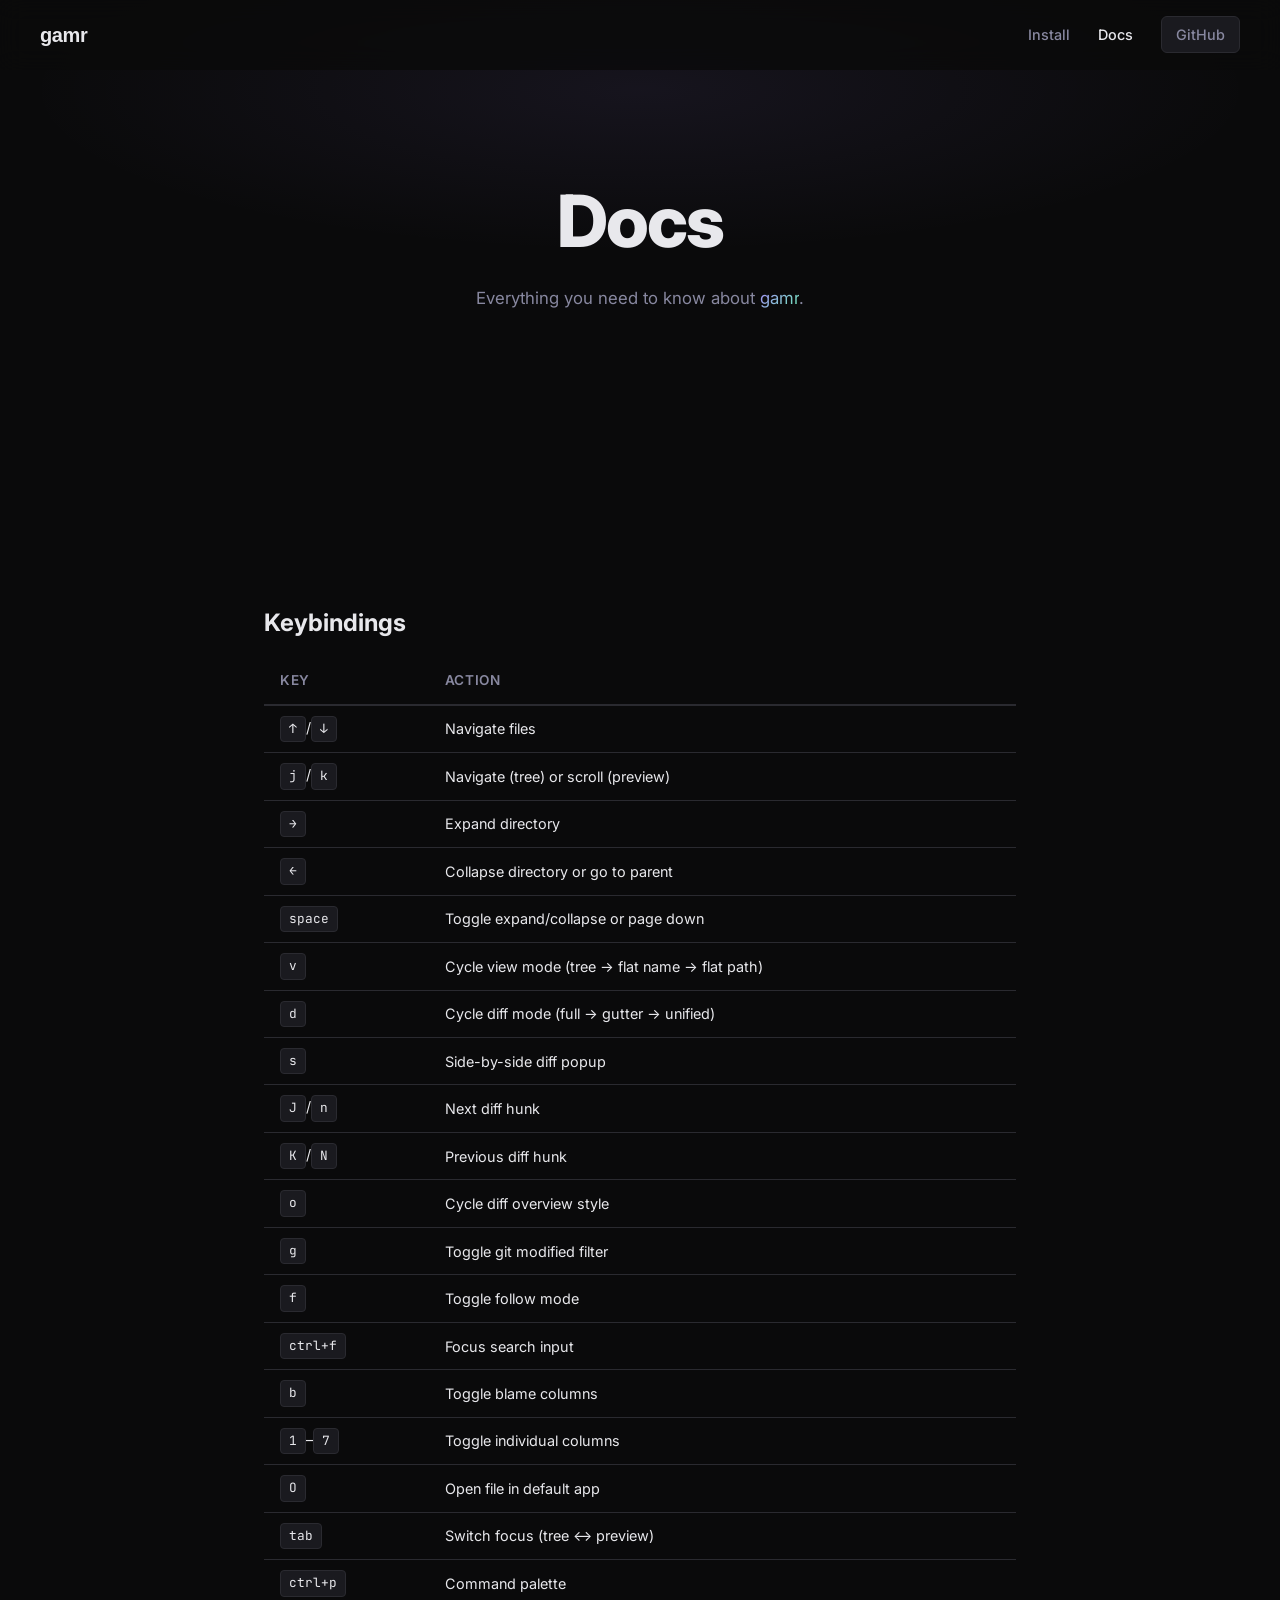
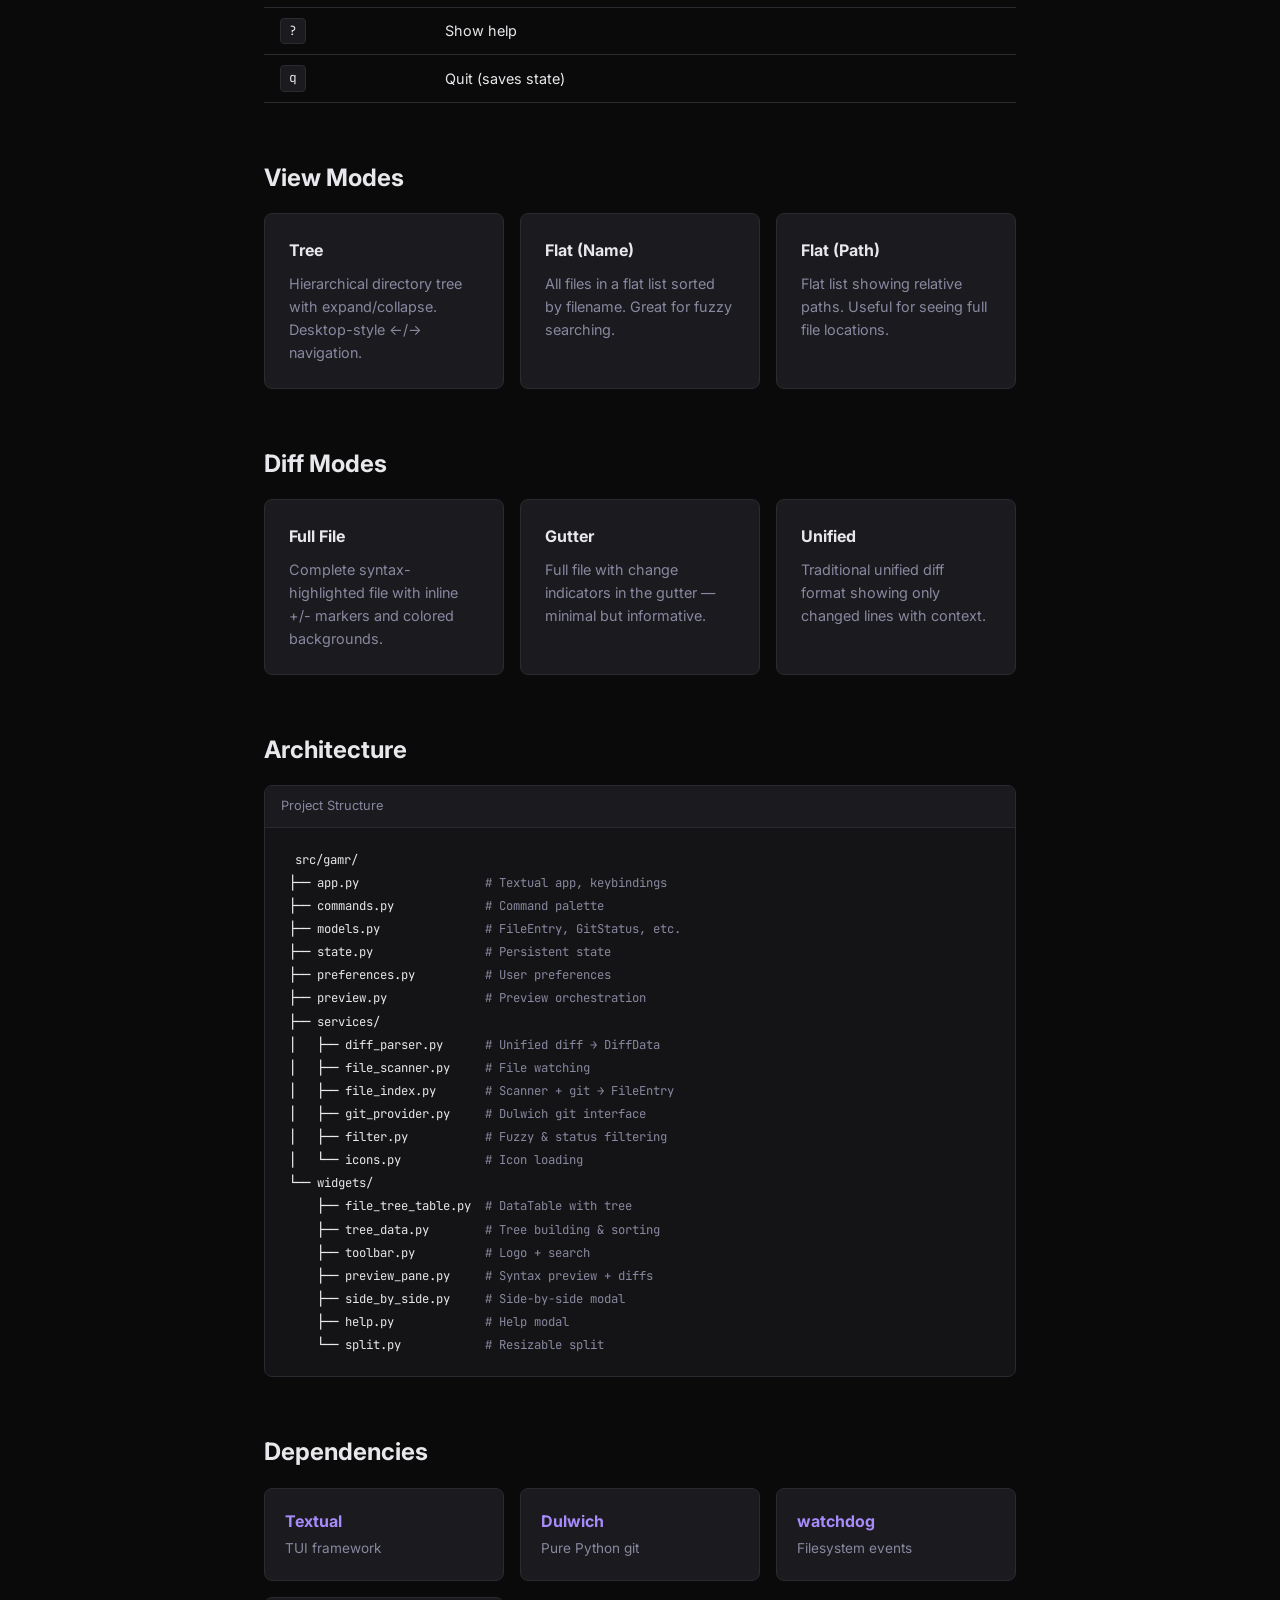
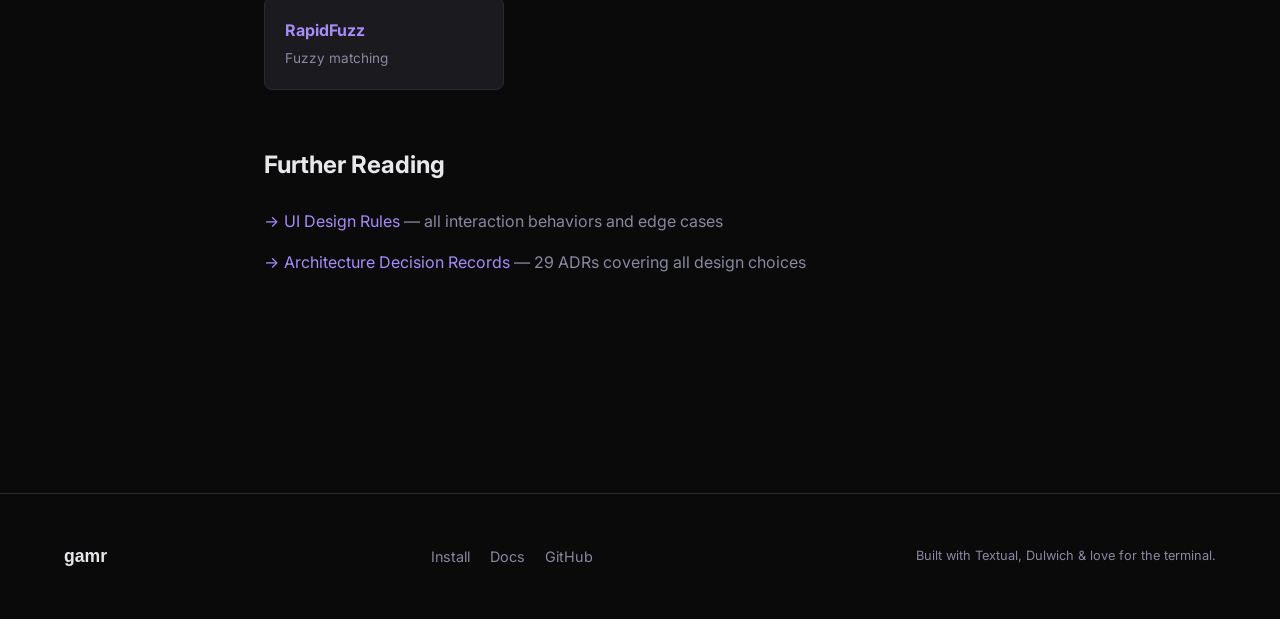
==== website/docs.html @ fc8c791a "Add static marketing website" ====
<!DOCTYPE html>
<html lang="en">
<head>
  <meta charset="UTF-8">
  <meta name="viewport" content="width=device-width, initial-scale=1.0">
  <title>Docs — gamr</title>
  <meta name="description" content="Documentation for gamr — keybindings, architecture, and configuration.">
  <link rel="stylesheet" href="style.css">
  <link rel="preconnect" href="https://fonts.googleapis.com">
  <link rel="preconnect" href="https://fonts.gstatic.com" crossorigin>
  <link href="https://fonts.googleapis.com/css2?family=Bricolage+Grotesque:wght@700;800&family=Chakra+Petch:wght@700&family=Inter:wght@400;500;600;700;800;900&family=JetBrains+Mono:wght@400;500&display=swap" rel="stylesheet">
</head>
<body>
  <nav class="nav">
    <div class="nav-inner">
      <a href="/" class="nav-logo">gamr</a>
      <div class="nav-links">
        <a href="/install.html">Install</a>
        <a href="/docs.html" class="active">Docs</a>
        <a href="https://github.com/edouard/gamr" class="nav-github">GitHub</a>
      </div>
    </div>
  </nav>

  <section class="hero hero-small">
    <div class="hero-content">
      <h1 class="reveal">Docs</h1>
      <p class="hero-sub reveal">Everything you need to know about <span class="gradient-text">gamr</span>.</p>
    </div>
  </section>

  <section class="section">
    <div class="container container-narrow">

      <div class="docs-block reveal">
        <h2>Keybindings</h2>
        <div class="keybindings-table">
          <table>
            <thead>
              <tr><th>Key</th><th>Action</th></tr>
            </thead>
            <tbody>
              <tr><td><kbd>↑</kbd>/<kbd>↓</kbd></td><td>Navigate files</td></tr>
              <tr><td><kbd>j</kbd>/<kbd>k</kbd></td><td>Navigate (tree) or scroll (preview)</td></tr>
              <tr><td><kbd>→</kbd></td><td>Expand directory</td></tr>
              <tr><td><kbd>←</kbd></td><td>Collapse directory or go to parent</td></tr>
              <tr><td><kbd>space</kbd></td><td>Toggle expand/collapse or page down</td></tr>
              <tr><td><kbd>v</kbd></td><td>Cycle view mode (tree → flat name → flat path)</td></tr>
              <tr><td><kbd>d</kbd></td><td>Cycle diff mode (full → gutter → unified)</td></tr>
              <tr><td><kbd>s</kbd></td><td>Side-by-side diff popup</td></tr>
              <tr><td><kbd>J</kbd>/<kbd>n</kbd></td><td>Next diff hunk</td></tr>
              <tr><td><kbd>K</kbd>/<kbd>N</kbd></td><td>Previous diff hunk</td></tr>
              <tr><td><kbd>o</kbd></td><td>Cycle diff overview style</td></tr>
              <tr><td><kbd>g</kbd></td><td>Toggle git modified filter</td></tr>
              <tr><td><kbd>f</kbd></td><td>Toggle follow mode</td></tr>
              <tr><td><kbd>ctrl+f</kbd></td><td>Focus search input</td></tr>
              <tr><td><kbd>b</kbd></td><td>Toggle blame columns</td></tr>
              <tr><td><kbd>1</kbd>–<kbd>7</kbd></td><td>Toggle individual columns</td></tr>
              <tr><td><kbd>O</kbd></td><td>Open file in default app</td></tr>
              <tr><td><kbd>tab</kbd></td><td>Switch focus (tree ↔ preview)</td></tr>
              <tr><td><kbd>ctrl+p</kbd></td><td>Command palette</td></tr>
              <tr><td><kbd>?</kbd></td><td>Show help</td></tr>
              <tr><td><kbd>q</kbd></td><td>Quit (saves state)</td></tr>
            </tbody>
          </table>
        </div>
      </div>

      <div class="docs-block reveal">
        <h2>View Modes</h2>
        <div class="docs-cards">
          <div class="docs-card">
            <h4>Tree</h4>
            <p>Hierarchical directory tree with expand/collapse. Desktop-style ←/→ navigation.</p>
          </div>
          <div class="docs-card">
            <h4>Flat (Name)</h4>
            <p>All files in a flat list sorted by filename. Great for fuzzy searching.</p>
          </div>
          <div class="docs-card">
            <h4>Flat (Path)</h4>
            <p>Flat list showing relative paths. Useful for seeing full file locations.</p>
          </div>
        </div>
      </div>

      <div class="docs-block reveal">
        <h2>Diff Modes</h2>
        <div class="docs-cards">
          <div class="docs-card">
            <h4>Full File</h4>
            <p>Complete syntax-highlighted file with inline +/- markers and colored backgrounds.</p>
          </div>
          <div class="docs-card">
            <h4>Gutter</h4>
            <p>Full file with change indicators in the gutter — minimal but informative.</p>
          </div>
          <div class="docs-card">
            <h4>Unified</h4>
            <p>Traditional unified diff format showing only changed lines with context.</p>
          </div>
        </div>
      </div>

      <div class="docs-block reveal">
        <h2>Architecture</h2>
        <div class="code-block">
          <div class="code-header"><span>Project Structure</span></div>
          <pre><code>src/gamr/
├── app.py                  <span class="dim"># Textual app, keybindings</span>
├── commands.py             <span class="dim"># Command palette</span>
├── models.py               <span class="dim"># FileEntry, GitStatus, etc.</span>
├── state.py                <span class="dim"># Persistent state</span>
├── preferences.py          <span class="dim"># User preferences</span>
├── preview.py              <span class="dim"># Preview orchestration</span>
├── services/
│   ├── diff_parser.py      <span class="dim"># Unified diff → DiffData</span>
│   ├── file_scanner.py     <span class="dim"># File watching</span>
│   ├── file_index.py       <span class="dim"># Scanner + git → FileEntry</span>
│   ├── git_provider.py     <span class="dim"># Dulwich git interface</span>
│   ├── filter.py           <span class="dim"># Fuzzy & status filtering</span>
│   └── icons.py            <span class="dim"># Icon loading</span>
└── widgets/
    ├── file_tree_table.py  <span class="dim"># DataTable with tree</span>
    ├── tree_data.py        <span class="dim"># Tree building & sorting</span>
    ├── toolbar.py          <span class="dim"># Logo + search</span>
    ├── preview_pane.py     <span class="dim"># Syntax preview + diffs</span>
    ├── side_by_side.py     <span class="dim"># Side-by-side modal</span>
    ├── help.py             <span class="dim"># Help modal</span>
    └── split.py            <span class="dim"># Resizable split</span></code></pre>
        </div>
      </div>

      <div class="docs-block reveal">
        <h2>Dependencies</h2>
        <div class="deps-grid">
          <div class="dep">
            <h4><a href="https://textual.textualize.io/">Textual</a></h4>
            <p>TUI framework</p>
          </div>
          <div class="dep">
            <h4><a href="https://dulwich.io/">Dulwich</a></h4>
            <p>Pure Python git</p>
          </div>
          <div class="dep">
            <h4><a href="https://github.com/gorakhargosh/watchdog">watchdog</a></h4>
            <p>Filesystem events</p>
          </div>
          <div class="dep">
            <h4><a href="https://github.com/rapidfuzz/RapidFuzz">RapidFuzz</a></h4>
            <p>Fuzzy matching</p>
          </div>
        </div>
      </div>

      <div class="docs-block reveal">
        <h2>Further Reading</h2>
        <ul class="install-list">
          <li><a href="https://github.com/edouard/gamr/blob/main/docs/UI_DESIGN.md">UI Design Rules</a> — all interaction behaviors and edge cases</li>
          <li><a href="https://github.com/edouard/gamr/blob/main/docs/adrs/README.md">Architecture Decision Records</a> — 29 ADRs covering all design choices</li>
        </ul>
      </div>
    </div>
  </section>

  <footer class="footer">
    <div class="container">
      <div class="footer-inner">
        <div class="footer-brand">gamr</div>
        <div class="footer-links">
          <a href="/install.html">Install</a>
          <a href="/docs.html">Docs</a>
          <a href="https://github.com/edouard/gamr">GitHub</a>
        </div>
        <div class="footer-copy">Built with Textual, Dulwich & love for the terminal.</div>
      </div>
    </div>
  </footer>

  <script src="main.js"></script>
</body>
</html>
---- website/style.css ----
/* === Reset & Base === */
*, *::before, *::after { box-sizing: border-box; margin: 0; padding: 0; }

:root {
  --bg: #0a0a0b;
  --bg-raised: #141416;
  --bg-card: #1a1a1f;
  --border: #2a2a30;
  --text: #e8e8ec;
  --text-dim: #8888a0;
  --accent: #a78bfa;
  --accent-2: #6ee7b7;
  --gradient: linear-gradient(135deg, #a78bfa 0%, #6ee7b7 100%);
  --gradient-subtle: linear-gradient(135deg, rgba(167,139,250,0.15) 0%, rgba(110,231,183,0.08) 100%);
  --font: 'Inter', -apple-system, sans-serif;
  --font-display: 'Bricolage Grotesque', sans-serif;
  --font-logo: 'Audiowide', sans-serif;
  --mono: 'JetBrains Mono', monospace;
  --radius: 12px;
  --radius-sm: 8px;
  --max-w: 1200px;
  --section-pad: clamp(80px, 12vw, 160px);
}

html { scroll-behavior: smooth; }

body {
  font-family: var(--font);
  background: var(--bg);
  color: var(--text);
  line-height: 1.6;
  -webkit-font-smoothing: antialiased;
  overflow-x: hidden;
}

a { color: var(--accent); text-decoration: none; transition: opacity 0.2s; }
a:hover { opacity: 0.8; }
code { font-family: var(--mono); font-size: 0.9em; background: var(--bg-raised); padding: 2px 6px; border-radius: 4px; }

.container { max-width: var(--max-w); margin: 0 auto; padding: 0 24px; }
.container-narrow { max-width: 800px; margin: 0 auto; padding: 0 24px; }

/* === Nav === */
.nav {
  position: fixed;
  top: 0; left: 0; right: 0;
  z-index: 100;
  padding: 16px 24px;
  backdrop-filter: blur(12px);
  background: rgba(10,10,11,0.8);
  border-bottom: 1px solid var(--border);
}
.nav-inner {
  max-width: var(--max-w);
  margin: 0 auto;
  display: flex;
  align-items: center;
  justify-content: space-between;
}
.nav-logo {
  font-family: var(--font-logo);
  font-size: 1.25rem;
  font-weight: 700;
  color: var(--text);
  letter-spacing: -0.02em;
}
.nav-links { display: flex; gap: 28px; align-items: center; }
.nav-links a { color: var(--text-dim); font-size: 0.9rem; font-weight: 500; transition: color 0.2s; }
.nav-links a:hover, .nav-links a.active { color: var(--text); opacity: 1; }
.nav-github { background: var(--bg-card); padding: 6px 14px; border-radius: 6px; border: 1px solid var(--border); }

/* === Hero === */
.hero {
  min-height: 100vh;
  display: flex;
  align-items: center;
  justify-content: center;
  text-align: center;
  padding: 120px 24px 80px;
  position: relative;
}
.hero::before {
  content: '';
  position: absolute;
  inset: 0;
  background: radial-gradient(ellipse 80% 60% at 50% 20%, rgba(167,139,250,0.08) 0%, transparent 60%);
  pointer-events: none;
}
.hero-small { min-height: 50vh; padding: 140px 24px 60px; }
.hero-content { position: relative; max-width: 800px; }
.hero-badge {
  display: inline-block;
  font-size: 0.8rem;
  font-weight: 600;
  text-transform: uppercase;
  letter-spacing: 0.1em;
  color: var(--accent);
  background: rgba(167,139,250,0.1);
  border: 1px solid rgba(167,139,250,0.3);
  padding: 6px 14px;
  border-radius: 20px;
  margin-bottom: 24px;
}
.hero h1 {
  font-size: clamp(2.5rem, 6vw, 4.5rem);
  font-weight: 800;
  line-height: 1.1;
  letter-spacing: -0.03em;
  margin-bottom: 24px;
}
.hero h1.hero-logo {
  font-family: var(--font-logo);
  font-size: clamp(5.6rem, 20vw, 14rem);
  font-weight: 700;
  line-height: 1;
  letter-spacing: 0.02em;
  margin-bottom: 16px;
  text-align: center;
}
.hero-acronym {
  font-size: 0.85rem;
  color: var(--text-dim);
  opacity: 0.6;
  letter-spacing: 0.08em;
  text-transform: uppercase;
  margin-bottom: 20px;
}
.hero-headline {
  font-family: var(--font-display);
  font-size: clamp(2.2rem, 5vw, 3.8rem);
  font-weight: 800;
  line-height: 1.3;
  margin-bottom: 24px;
  color: var(--text);
}
.gradient-text {
  background: var(--gradient);
  -webkit-background-clip: text;
  -webkit-text-fill-color: transparent;
  background-clip: text;
}
.hero-sub {
  font-size: clamp(0.9rem, 1.5vw, 1.05rem);
  color: var(--text-dim);
  max-width: 600px;
  margin: 0 auto 36px;
  line-height: 1.7;
}
.hero-actions { display: flex; gap: 16px; justify-content: center; flex-wrap: wrap; }
.hero-install {
  margin-top: 40px;
  display: inline-flex;
  align-items: center;
  background: var(--bg-raised);
  border: 1px solid var(--border);
  border-radius: var(--radius-sm);
  overflow: hidden;
}
.hero-install code { font-family: var(--mono); font-size: 0.9rem; color: var(--text); background: none; padding: 12px 20px; }
.hero-install-label { font-size: 0.85rem; color: var(--text-dim); padding: 12px 20px; background: rgba(255,255,255,0.03); }
.hero-install-divider { width: 1px; align-self: stretch; background: var(--border); }
.hero-install-copy {
  background: rgba(255,255,255,0.03);
  border: none;
  color: var(--text-dim);
  cursor: pointer;
  padding: 12px 20px;
  font-size: 0.85rem;
  transition: color 0.2s;
}
.hero-install-copy:hover { color: var(--accent); }

/* === Buttons === */
.btn {
  display: inline-block;
  padding: 14px 28px;
  border-radius: var(--radius-sm);
  font-size: 0.95rem;
  font-weight: 600;
  transition: transform 0.2s, box-shadow 0.2s;
}
.btn:hover { transform: translateY(-2px); opacity: 1; }
.btn-primary {
  background: var(--gradient);
  color: #0a0a0b;
  box-shadow: 0 4px 24px rgba(167,139,250,0.3);
}
.btn-primary:hover { box-shadow: 0 8px 32px rgba(167,139,250,0.4); }
.btn-secondary {
  background: var(--bg-card);
  color: var(--text);
  border: 1px solid var(--border);
}

/* === Sections === */
.section { padding: var(--section-pad) 24px; }
.section-title {
  font-family: var(--font-display);
  font-size: clamp(2rem, 4vw, 3rem);
  font-weight: 800;
  letter-spacing: -0.02em;
  text-align: center;
  margin-bottom: 60px;
  line-height: 1.2;
}

/* === Section backgrounds === */
.demo-section { background: #0d0d14; padding-top: var(--section-pad); }
.features-section { background: #0f1a1a; }
.how-section { background: #160f1a; }
.stats-section { background: #0f1612; }
.cta-section { background: #1a0f14; }
.demo-window {
  background: var(--bg-raised);
  border: 1px solid var(--border);
  border-radius: var(--radius);
  overflow: hidden;
  max-width: 900px;
  margin: 0 auto;
  box-shadow: 0 24px 80px rgba(0,0,0,0.5);
}
.demo-titlebar {
  display: flex;
  align-items: center;
  gap: 8px;
  padding: 12px 16px;
  background: var(--bg-card);
  border-bottom: 1px solid var(--border);
}
.demo-dot { width: 12px; height: 12px; border-radius: 50%; }
.demo-dot.red { background: #ff5f57; }
.demo-dot.yellow { background: #febc2e; }
.demo-dot.green { background: #28c840; }
.demo-title { margin-left: 12px; font-size: 0.8rem; color: var(--text-dim); font-family: var(--mono); }
.demo-body { padding: 20px 24px; overflow-x: auto; }
.demo-code {
  font-family: var(--mono);
  font-size: 0.85rem;
  line-height: 1.8;
  color: var(--text);
}
.dim { color: var(--text-dim); }
.file-m { color: #fbbf24; }
.file-a { color: #34d399; }
.file-d { color: #f87171; }
.diff-add { color: #34d399; }
.diff-del { color: #f87171; }

/* === Features Grid === */
.features-grid {
  display: grid;
  grid-template-columns: repeat(auto-fit, minmax(320px, 1fr));
  gap: 24px;
}
.feature-card {
  background: var(--bg-card);
  border: 1px solid var(--border);
  border-radius: var(--radius);
  padding: 36px 28px;
  transition: border-color 0.3s, transform 0.3s;
}
.feature-card:hover { border-color: var(--accent); transform: translateY(-4px); }
.feature-icon { font-size: 1.5rem; margin-bottom: 16px; }
.feature-card h3 { font-size: 1.15rem; font-weight: 700; margin-bottom: 10px; }
.feature-card p { color: var(--text-dim); font-size: 0.95rem; line-height: 1.6; }

/* === How it Works === */
.how-steps { max-width: 700px; margin: 0 auto; }
.how-step {
  display: flex;
  gap: 28px;
  padding: 40px 0;
  border-bottom: 1px solid var(--border);
}
.how-step:last-child { border-bottom: none; }
.how-number {
  font-size: 2.5rem;
  font-weight: 900;
  background: var(--gradient);
  -webkit-background-clip: text;
  -webkit-text-fill-color: transparent;
  background-clip: text;
  flex-shrink: 0;
  line-height: 1;
}
.how-content h3 { font-size: 1.2rem; font-weight: 700; margin-bottom: 8px; }
.how-content p { color: var(--text-dim); line-height: 1.6; }

/* === Stats === */
.stats-grid {
  display: grid;
  grid-template-columns: repeat(auto-fit, minmax(150px, 1fr));
  gap: 24px;
  text-align: center;
  padding: 48px;
  background: var(--bg-raised);
  border: 1px solid var(--border);
  border-radius: var(--radius);
}
.stat-value {
  font-size: 3rem;
  font-weight: 900;
  background: var(--gradient);
  -webkit-background-clip: text;
  -webkit-text-fill-color: transparent;
  background-clip: text;
}
.stat-label { color: var(--text-dim); font-size: 0.9rem; margin-top: 4px; }

/* === CTA === */
.cta-section { text-align: center; }
.cta-content h2 { font-size: clamp(1.8rem, 3.5vw, 2.5rem); font-weight: 800; margin-bottom: 16px; }
.cta-content p { color: var(--text-dim); font-size: 1.1rem; margin-bottom: 32px; }

/* === Footer === */
.footer {
  padding: 48px 24px;
  border-top: 1px solid var(--border);
}
.footer-inner {
  display: flex;
  align-items: center;
  justify-content: space-between;
  flex-wrap: wrap;
  gap: 16px;
}
.footer-brand { font-family: var(--font-logo); font-weight: 700; font-size: 1.1rem; }
.footer-links { display: flex; gap: 20px; }
.footer-links a { color: var(--text-dim); font-size: 0.9rem; }
.footer-copy { color: var(--text-dim); font-size: 0.8rem; }

/* === Install / Docs pages === */
.install-block, .docs-block { margin-bottom: 56px; }
.install-block h2, .docs-block h2 {
  font-size: 1.5rem;
  font-weight: 700;
  margin-bottom: 16px;
}
.install-list {
  list-style: none;
  padding: 0;
}
.install-list li {
  padding: 8px 0;
  padding-left: 20px;
  position: relative;
  color: var(--text-dim);
}
.install-list li::before {
  content: '→';
  position: absolute;
  left: 0;
  color: var(--accent);
}

/* Code blocks */
.code-block {
  background: var(--bg-raised);
  border: 1px solid var(--border);
  border-radius: var(--radius-sm);
  overflow: hidden;
}
.code-header {
  display: flex;
  justify-content: space-between;
  align-items: center;
  padding: 10px 16px;
  background: var(--bg-card);
  border-bottom: 1px solid var(--border);
  font-size: 0.8rem;
  color: var(--text-dim);
}
.copy-btn {
  background: transparent;
  border: 1px solid var(--border);
  color: var(--text-dim);
  padding: 4px 10px;
  border-radius: 4px;
  cursor: pointer;
  font-size: 0.75rem;
  transition: border-color 0.2s, color 0.2s;
}
.copy-btn:hover { border-color: var(--accent); color: var(--accent); }
.code-block pre {
  padding: 20px 24px;
  overflow-x: auto;
  font-family: var(--mono);
  font-size: 0.85rem;
  line-height: 1.7;
}

/* Keybindings table */
.keybindings-table { overflow-x: auto; }
.keybindings-table table { width: 100%; border-collapse: collapse; }
.keybindings-table th {
  text-align: left;
  padding: 12px 16px;
  border-bottom: 2px solid var(--border);
  font-weight: 600;
  font-size: 0.85rem;
  color: var(--text-dim);
  text-transform: uppercase;
  letter-spacing: 0.05em;
}
.keybindings-table td {
  padding: 10px 16px;
  border-bottom: 1px solid var(--border);
  font-size: 0.9rem;
}
.keybindings-table kbd {
  display: inline-block;
  background: var(--bg-card);
  border: 1px solid var(--border);
  padding: 2px 8px;
  border-radius: 4px;
  font-family: var(--mono);
  font-size: 0.8rem;
}

/* Docs cards */
.docs-cards { display: grid; grid-template-columns: repeat(auto-fit, minmax(220px, 1fr)); gap: 16px; }
.docs-card {
  background: var(--bg-card);
  border: 1px solid var(--border);
  border-radius: var(--radius-sm);
  padding: 24px;
}
.docs-card h4 { font-weight: 700; margin-bottom: 8px; }
.docs-card p { color: var(--text-dim); font-size: 0.9rem; }

/* Deps grid */
.deps-grid { display: grid; grid-template-columns: repeat(auto-fit, minmax(180px, 1fr)); gap: 16px; }
.dep {
  background: var(--bg-card);
  border: 1px solid var(--border);
  border-radius: var(--radius-sm);
  padding: 20px;
}
.dep h4 { margin-bottom: 4px; }
.dep h4 a { color: var(--accent); }
.dep p { color: var(--text-dim); font-size: 0.85rem; }

/* === Reveal animations === */
.reveal {
  opacity: 0;
  transform: translateY(30px);
  transition: opacity 0.7s cubic-bezier(0.16, 1, 0.3, 1), transform 0.7s cubic-bezier(0.16, 1, 0.3, 1);
}
.reveal.visible {
  opacity: 1;
  transform: translateY(0);
}

/* === Responsive === */
@media (max-width: 768px) {
  .features-grid { grid-template-columns: 1fr; }
  .how-step { flex-direction: column; gap: 12px; }
  .stats-grid { grid-template-columns: repeat(2, 1fr); padding: 32px 24px; }
  .footer-inner { flex-direction: column; text-align: center; }
  .nav-links { gap: 16px; }
}
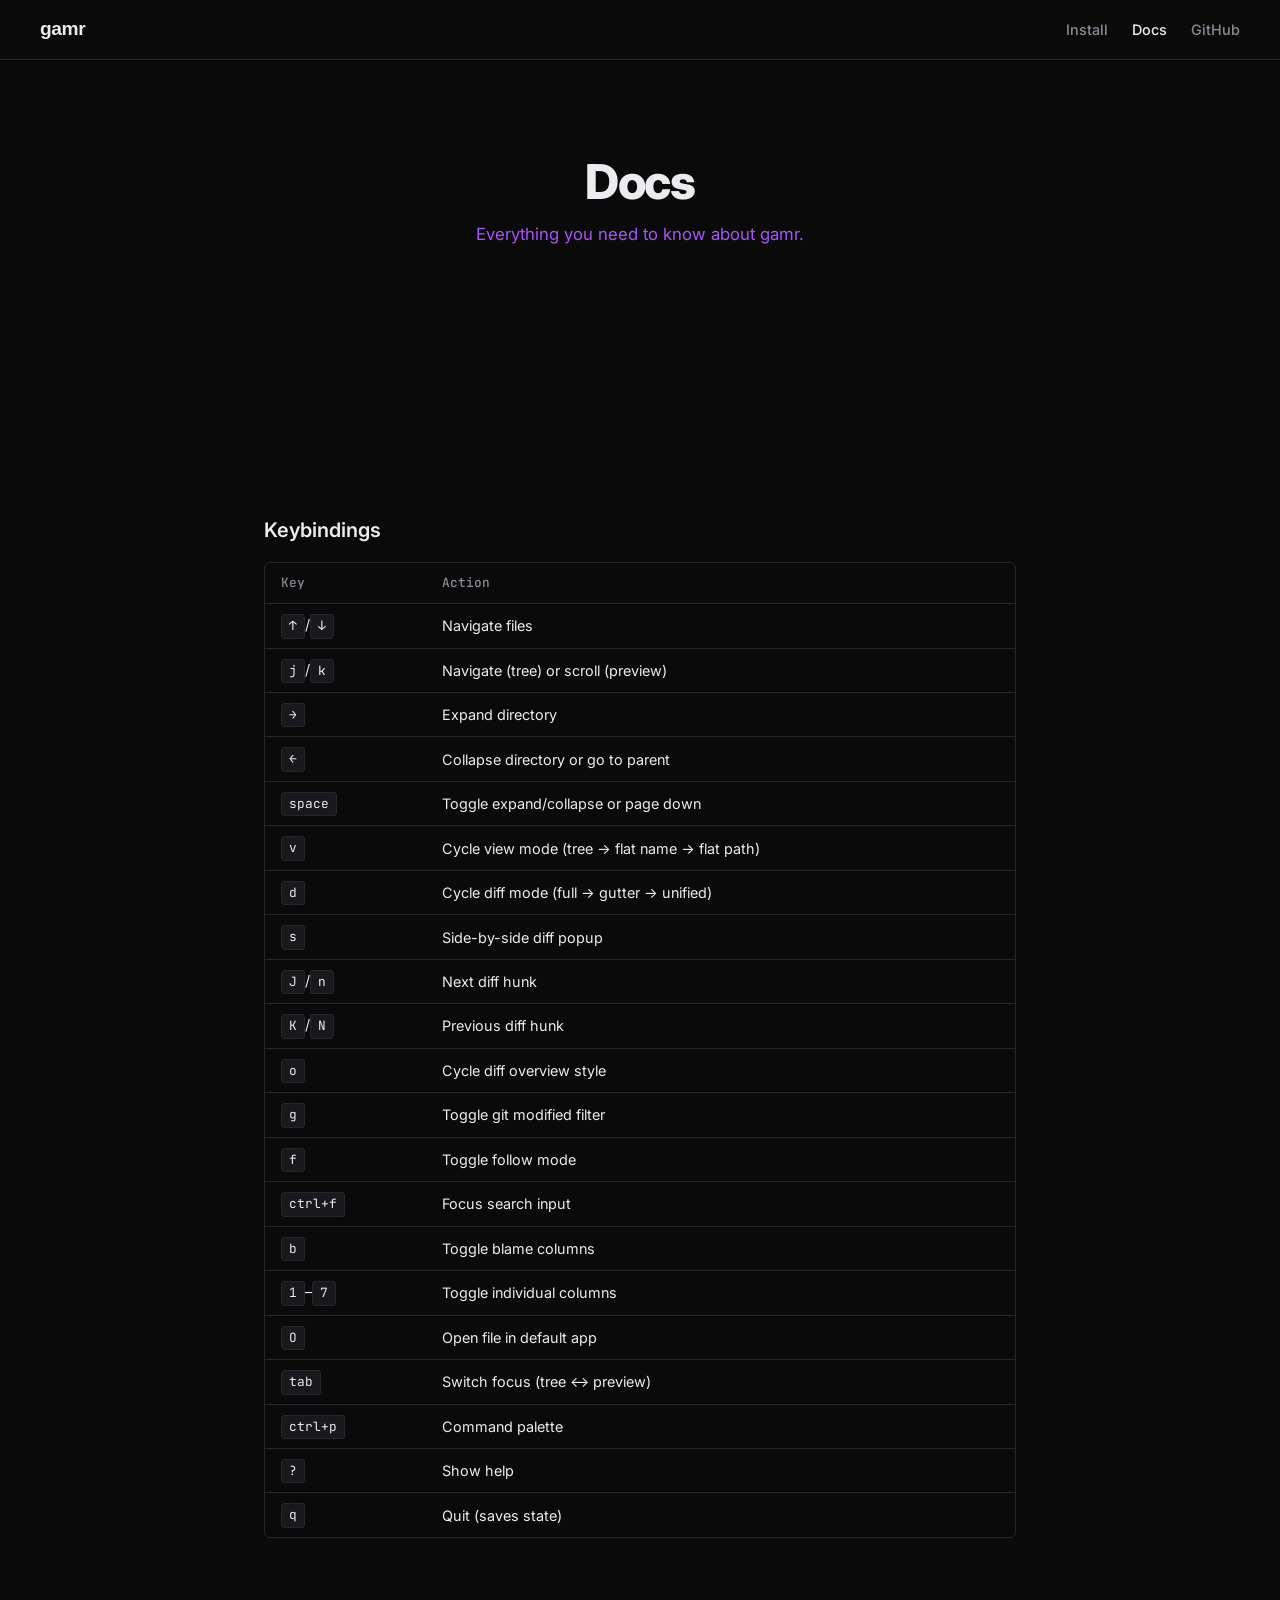
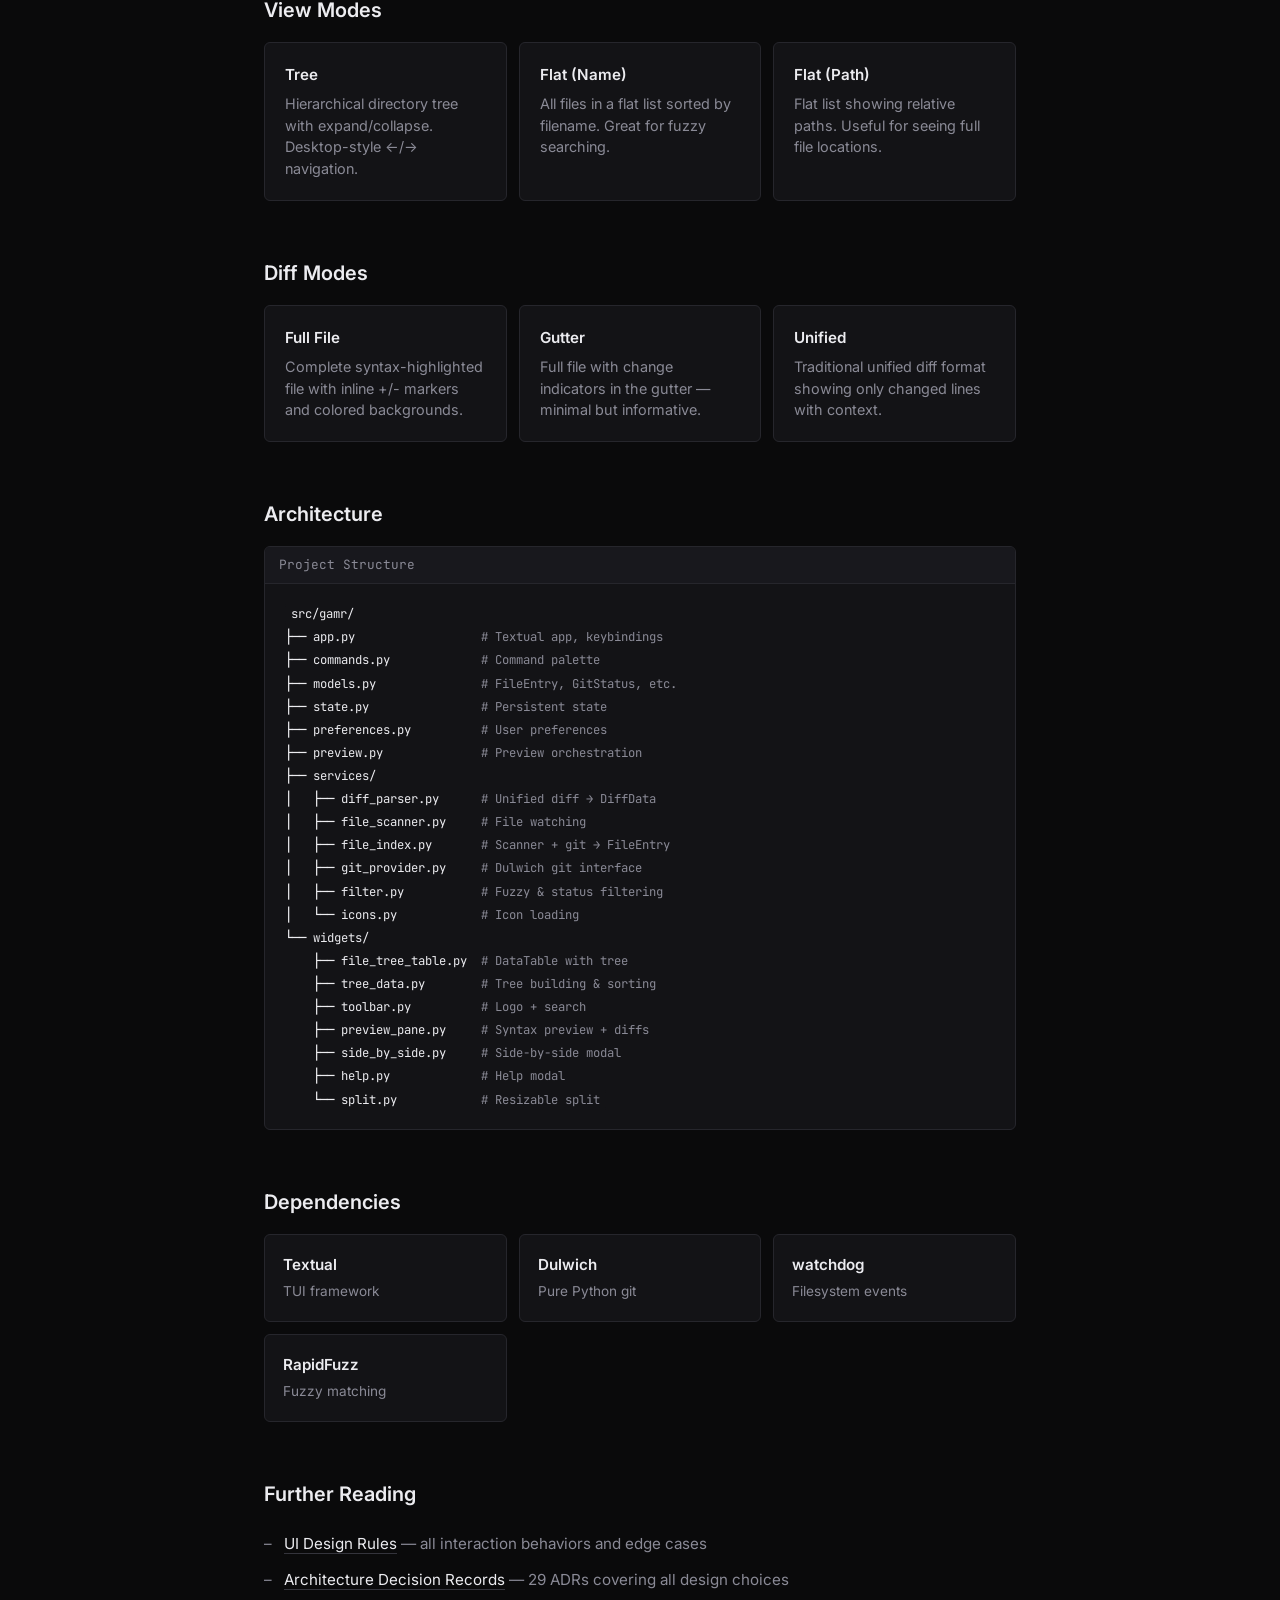
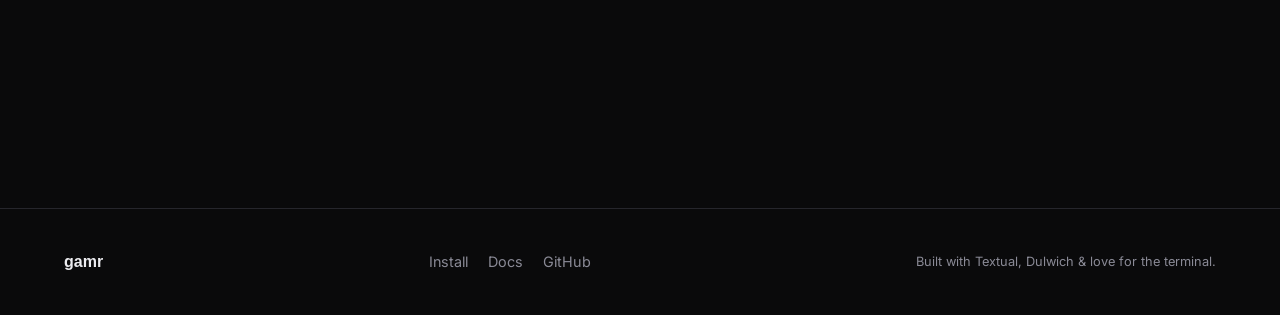
==== commit c293a1af: "Redesign website with phosphor-tinted sections, parallax hero bg, hover interactivity" ====
--- a/website/docs.html
+++ b/website/docs.html
@@ -25,7 +25,7 @@
   <section class="hero hero-small">
     <div class="hero-content">
       <h1 class="reveal">Docs</h1>
-      <p class="hero-sub reveal">Everything you need to know about <span class="gradient-text">gamr</span>.</p>
+      <p class="hero-sub reveal">Everything you need to know about gamr.</p>
     </div>
   </section>
 
--- a/website/style.css
+++ b/website/style.css
@@ -3,21 +3,21 @@
 
 :root {
   --bg: #0a0a0b;
-  --bg-raised: #141416;
-  --bg-card: #1a1a1f;
-  --border: #2a2a30;
-  --text: #e8e8ec;
-  --text-dim: #8888a0;
-  --accent: #a78bfa;
-  --accent-2: #6ee7b7;
-  --gradient: linear-gradient(135deg, #a78bfa 0%, #6ee7b7 100%);
-  --gradient-subtle: linear-gradient(135deg, rgba(167,139,250,0.15) 0%, rgba(110,231,183,0.08) 100%);
-  --font: 'Inter', -apple-system, sans-serif;
+  --bg-raised: #131316;
+  --bg-card: #18181d;
+  --border: #26262c;
+  --border-strong: #34343c;
+  --text: #ececf0;
+  --text-dim: #8a8a96;
+  --accent: #d4ff4a;
+  --accent-fg: #0a0a0b;
+  --purple: #a855f7;
+  --font: 'Inter', -apple-system, BlinkMacSystemFont, sans-serif;
   --font-display: 'Bricolage Grotesque', sans-serif;
   --font-logo: 'Audiowide', sans-serif;
-  --mono: 'JetBrains Mono', monospace;
-  --radius: 12px;
-  --radius-sm: 8px;
+  --mono: 'JetBrains Mono', ui-monospace, monospace;
+  --radius: 6px;
+  --radius-sm: 4px;
   --max-w: 1200px;
   --section-pad: clamp(80px, 12vw, 160px);
 }
@@ -33,9 +33,9 @@
   overflow-x: hidden;
 }
 
-a { color: var(--accent); text-decoration: none; transition: opacity 0.2s; }
-a:hover { opacity: 0.8; }
-code { font-family: var(--mono); font-size: 0.9em; background: var(--bg-raised); padding: 2px 6px; border-radius: 4px; }
+a { color: var(--text); text-decoration: none; transition: color 0.15s; }
+a:hover { color: var(--accent); }
+code { font-family: var(--mono); font-size: 0.9em; background: var(--bg-raised); padding: 2px 6px; border-radius: 3px; }
 
 .container { max-width: var(--max-w); margin: 0 auto; padding: 0 24px; }
 .container-narrow { max-width: 800px; margin: 0 auto; padding: 0 24px; }
@@ -45,9 +45,8 @@
   position: fixed;
   top: 0; left: 0; right: 0;
   z-index: 100;
-  padding: 16px 24px;
-  backdrop-filter: blur(12px);
-  background: rgba(10,10,11,0.8);
+  padding: 14px 24px;
+  background: var(--bg);
   border-bottom: 1px solid var(--border);
 }
 .nav-inner {
@@ -59,15 +58,16 @@
 }
 .nav-logo {
   font-family: var(--font-logo);
-  font-size: 1.25rem;
+  font-size: 1.2rem;
   font-weight: 700;
   color: var(--text);
   letter-spacing: -0.02em;
 }
-.nav-links { display: flex; gap: 28px; align-items: center; }
-.nav-links a { color: var(--text-dim); font-size: 0.9rem; font-weight: 500; transition: color 0.2s; }
-.nav-links a:hover, .nav-links a.active { color: var(--text); opacity: 1; }
-.nav-github { background: var(--bg-card); padding: 6px 14px; border-radius: 6px; border: 1px solid var(--border); }
+.nav-logo:hover { color: var(--text); }
+.nav-links { display: flex; gap: 24px; align-items: center; }
+.nav-links a { color: var(--text-dim); font-size: 0.9rem; font-weight: 500; }
+.nav-links a:hover, .nav-links a.active { color: var(--text); }
+.nav-github { color: var(--text-dim) !important; padding: 4px 0; }
 
 /* === Hero === */
 .hero {
@@ -78,29 +78,33 @@
   text-align: center;
   padding: 120px 24px 80px;
   position: relative;
-}
-.hero::before {
-  content: '';
+  overflow: hidden;
+}
+.hero-bg {
   position: absolute;
   inset: 0;
-  background: radial-gradient(ellipse 80% 60% at 50% 20%, rgba(167,139,250,0.08) 0%, transparent 60%);
+  width: 100%;
+  height: 100%;
+  z-index: 0;
+  opacity: 0.9;
+  mask-image: linear-gradient(to bottom, transparent 0%, black 25%, black 75%, transparent 100%);
+  -webkit-mask-image: linear-gradient(to bottom, transparent 0%, black 25%, black 75%, transparent 100%);
+}
+.hero-vignette {
+  /* Sits between the canvas (z=0) and hero-content (z=1): darkens the corners
+     of the animated rects but leaves the headline / buttons untouched. */
+  position: absolute;
+  inset: 0;
+  z-index: 0;
   pointer-events: none;
-}
-.hero-small { min-height: 50vh; padding: 140px 24px 60px; }
-.hero-content { position: relative; max-width: 800px; }
-.hero-badge {
-  display: inline-block;
-  font-size: 0.8rem;
-  font-weight: 600;
-  text-transform: uppercase;
-  letter-spacing: 0.1em;
-  color: var(--accent);
-  background: rgba(167,139,250,0.1);
-  border: 1px solid rgba(167,139,250,0.3);
-  padding: 6px 14px;
-  border-radius: 20px;
-  margin-bottom: 24px;
-}
+  background: radial-gradient(
+    circle at center,
+    transparent 0%,
+    transparent 25%,
+    rgba(0, 0, 0, 0.75) 100%
+  );
+}
+.hero-content { position: relative; max-width: 800px; z-index: 1; }
 .hero h1 {
   font-size: clamp(2.5rem, 6vw, 4.5rem);
   font-weight: 800;
@@ -116,100 +120,101 @@
   letter-spacing: 0.02em;
   margin-bottom: 16px;
   text-align: center;
+  color: var(--text);
 }
 .hero-acronym {
-  font-size: 0.85rem;
-  color: var(--text-dim);
-  opacity: 0.6;
-  letter-spacing: 0.08em;
+  font-size: 0.8rem;
+  color: var(--purple);
+  letter-spacing: 0.1em;
   text-transform: uppercase;
-  margin-bottom: 20px;
+  margin-bottom: 24px;
+  font-family: var(--mono);
 }
 .hero-headline {
   font-family: var(--font-display);
-  font-size: clamp(2.2rem, 5vw, 3.8rem);
+  font-size: clamp(2rem, 4.5vw, 3.4rem);
   font-weight: 800;
-  line-height: 1.3;
-  margin-bottom: 24px;
-  color: var(--text);
-}
-.gradient-text {
-  background: var(--gradient);
-  -webkit-background-clip: text;
-  -webkit-text-fill-color: transparent;
-  background-clip: text;
+  line-height: 1.15;
+  margin-bottom: 20px;
+  color: var(--accent);
+  letter-spacing: -0.02em;
 }
 .hero-sub {
-  font-size: clamp(0.9rem, 1.5vw, 1.05rem);
-  color: var(--text-dim);
-  max-width: 600px;
+  font-size: clamp(0.95rem, 1.4vw, 1.05rem);
+  color: var(--purple);
+  max-width: 560px;
   margin: 0 auto 36px;
-  line-height: 1.7;
-}
-.hero-actions { display: flex; gap: 16px; justify-content: center; flex-wrap: wrap; }
+  line-height: 1.6;
+}
+.hero-actions { display: flex; gap: 12px; justify-content: center; flex-wrap: wrap; }
 .hero-install {
   margin-top: 40px;
   display: inline-flex;
   align-items: center;
   background: var(--bg-raised);
   border: 1px solid var(--border);
-  border-radius: var(--radius-sm);
-  overflow: hidden;
-}
-.hero-install code { font-family: var(--mono); font-size: 0.9rem; color: var(--text); background: none; padding: 12px 20px; }
-.hero-install-label { font-size: 0.85rem; color: var(--text-dim); padding: 12px 20px; background: rgba(255,255,255,0.03); }
-.hero-install-divider { width: 1px; align-self: stretch; background: var(--border); }
+  border-radius: var(--radius);
+  overflow: hidden;
+}
+.hero-install code { font-family: var(--mono); font-size: 0.9rem; color: var(--text); background: none; padding: 11px 18px; }
+.hero-install-label { font-size: 0.8rem; color: var(--text-dim); padding: 11px 18px; background: var(--bg-card); font-family: var(--mono); }
 .hero-install-copy {
-  background: rgba(255,255,255,0.03);
+  background: var(--bg-card);
   border: none;
+  border-left: 1px solid var(--border);
   color: var(--text-dim);
   cursor: pointer;
-  padding: 12px 20px;
+  padding: 11px 14px;
   font-size: 0.85rem;
-  transition: color 0.2s;
+  transition: color 0.15s, background 0.15s;
 }
 .hero-install-copy:hover { color: var(--accent); }
 
 /* === Buttons === */
 .btn {
   display: inline-block;
-  padding: 14px 28px;
-  border-radius: var(--radius-sm);
-  font-size: 0.95rem;
+  padding: 11px 20px;
+  border-radius: var(--radius);
+  font-size: 0.9rem;
+  font-weight: 500;
+  transition: background 0.15s, border-color 0.15s, color 0.15s;
+  border: 1px solid transparent;
+}
+.btn:hover { opacity: 1; }
+.btn-primary {
+  background: var(--accent);
+  color: var(--accent-fg);
   font-weight: 600;
-  transition: transform 0.2s, box-shadow 0.2s;
-}
-.btn:hover { transform: translateY(-2px); opacity: 1; }
-.btn-primary {
-  background: var(--gradient);
-  color: #0a0a0b;
-  box-shadow: 0 4px 24px rgba(167,139,250,0.3);
-}
-.btn-primary:hover { box-shadow: 0 8px 32px rgba(167,139,250,0.4); }
+}
+.btn-primary:hover { background: #c4ef3a; color: var(--accent-fg); }
 .btn-secondary {
-  background: var(--bg-card);
-  color: var(--text);
-  border: 1px solid var(--border);
-}
+  background: transparent;
+  color: var(--text);
+  border-color: var(--border-strong);
+}
+.btn-secondary:hover { border-color: var(--text); color: var(--text); }
 
 /* === Sections === */
 .section { padding: var(--section-pad) 24px; }
 .section-title {
   font-family: var(--font-display);
-  font-size: clamp(2rem, 4vw, 3rem);
+  font-size: clamp(1.8rem, 3.5vw, 2.6rem);
   font-weight: 800;
   letter-spacing: -0.02em;
   text-align: center;
-  margin-bottom: 60px;
+  margin-bottom: 56px;
   line-height: 1.2;
-}
-
-/* === Section backgrounds === */
-.demo-section { background: #0d0d14; padding-top: var(--section-pad); }
-.features-section { background: #0f1a1a; }
-.how-section { background: #160f1a; }
-.stats-section { background: #0f1612; }
-.cta-section { background: #1a0f14; }
+  color: var(--text);
+}
+
+/* Section backgrounds: CRT/phosphor-inspired dark hues.
+   Each section has a distinct hue tint and a thin top accent stripe. */
+.demo-section      { background: #0a1018; border-top: 2px solid #1e3a5a; }       /* cyan-blue: technical */
+.features-section  { background: #14100a; border-top: 2px solid #5a3a1a; }       /* amber: warm */
+.how-section       { background: #120a14; border-top: 2px solid #4a1a5a; }       /* magenta */
+.stats-section     { background: #08120f; border-top: 2px solid #1a4a3a; }       /* teal */
+.cta-section       { background: #150a0e; border-top: 2px solid #5a1a2a; }       /* red-rose */
+
 .demo-window {
   background: var(--bg-raised);
   border: 1px solid var(--border);
@@ -217,7 +222,6 @@
   overflow: hidden;
   max-width: 900px;
   margin: 0 auto;
-  box-shadow: 0 24px 80px rgba(0,0,0,0.5);
 }
 .demo-titlebar {
   display: flex;
@@ -227,7 +231,7 @@
   background: var(--bg-card);
   border-bottom: 1px solid var(--border);
 }
-.demo-dot { width: 12px; height: 12px; border-radius: 50%; }
+.demo-dot { width: 11px; height: 11px; border-radius: 50%; background: var(--border); }
 .demo-dot.red { background: #ff5f57; }
 .demo-dot.yellow { background: #febc2e; }
 .demo-dot.green { background: #28c840; }
@@ -250,71 +254,79 @@
 .features-grid {
   display: grid;
   grid-template-columns: repeat(auto-fit, minmax(320px, 1fr));
-  gap: 24px;
+  gap: 1px;
+  background: var(--border);
+  border: 1px solid var(--border);
+  border-radius: var(--radius);
+  overflow: hidden;
 }
 .feature-card {
-  background: var(--bg-card);
-  border: 1px solid var(--border);
-  border-radius: var(--radius);
-  padding: 36px 28px;
-  transition: border-color 0.3s, transform 0.3s;
-}
-.feature-card:hover { border-color: var(--accent); transform: translateY(-4px); }
-.feature-icon { font-size: 1.5rem; margin-bottom: 16px; }
-.feature-card h3 { font-size: 1.15rem; font-weight: 700; margin-bottom: 10px; }
-.feature-card p { color: var(--text-dim); font-size: 0.95rem; line-height: 1.6; }
+  background: var(--bg);
+  padding: 32px 28px;
+  transition: background 0.15s;
+}
+.feature-card:hover { background: var(--bg-raised); }
+.feature-icon { font-size: 1.25rem; margin-bottom: 14px; color: var(--text-dim); font-family: var(--mono); }
+.features-section .feature-icon { color: #d4a04a; }   /* amber accent for features section */
+.feature-card h3 { font-size: 1.05rem; font-weight: 600; margin-bottom: 8px; color: var(--text); }
+.feature-card p { color: var(--text-dim); font-size: 0.9rem; line-height: 1.6; }
+.feature-card a { color: var(--text); border-bottom: 1px solid var(--border-strong); }
+.feature-card a:hover { color: var(--accent); border-color: var(--accent); }
 
 /* === How it Works === */
 .how-steps { max-width: 700px; margin: 0 auto; }
 .how-step {
   display: flex;
-  gap: 28px;
-  padding: 40px 0;
+  gap: 24px;
+  padding: 32px 0;
   border-bottom: 1px solid var(--border);
 }
 .how-step:last-child { border-bottom: none; }
 .how-number {
-  font-size: 2.5rem;
-  font-weight: 900;
-  background: var(--gradient);
-  -webkit-background-clip: text;
-  -webkit-text-fill-color: transparent;
-  background-clip: text;
+  font-size: 1.5rem;
+  font-weight: 700;
+  color: var(--text-dim);
+  font-family: var(--font-mono);
   flex-shrink: 0;
-  line-height: 1;
-}
-.how-content h3 { font-size: 1.2rem; font-weight: 700; margin-bottom: 8px; }
-.how-content p { color: var(--text-dim); line-height: 1.6; }
+  padding-top: 2px;
+  letter-spacing: 0.02em;
+  font-variant-numeric: tabular-nums;
+}
+.how-section .how-number { color: #c46ad4; }   /* magenta accent for how section */
+.how-content h3 { font-size: 1.1rem; font-weight: 600; margin-bottom: 6px; color: var(--text); }
+.how-content p { color: var(--text-dim); line-height: 1.6; font-size: 0.95rem; }
 
 /* === Stats === */
 .stats-grid {
   display: grid;
   grid-template-columns: repeat(auto-fit, minmax(150px, 1fr));
-  gap: 24px;
+  gap: 1px;
+  background: var(--border);
+  border: 1px solid var(--border);
+  border-radius: var(--radius);
+  overflow: hidden;
+}
+.stat {
+  background: var(--bg);
+  padding: 32px 16px;
   text-align: center;
-  padding: 48px;
-  background: var(--bg-raised);
-  border: 1px solid var(--border);
-  border-radius: var(--radius);
 }
 .stat-value {
-  font-size: 3rem;
-  font-weight: 900;
-  background: var(--gradient);
-  -webkit-background-clip: text;
-  -webkit-text-fill-color: transparent;
-  background-clip: text;
-}
-.stat-label { color: var(--text-dim); font-size: 0.9rem; margin-top: 4px; }
+  font-size: 2.25rem;
+  font-weight: 700;
+  color: var(--text);
+  font-family: var(--font-display);
+  letter-spacing: -0.02em;
+}
+.stats-section .stat-value { color: #6ad4c4; }   /* teal accent for stats section */
+.stat-label { color: var(--text-dim); font-size: 0.85rem; margin-top: 4px; font-family: var(--mono); }
 
 /* === CTA === */
 .cta-section { text-align: center; }
-.cta-content h2 { font-size: clamp(1.8rem, 3.5vw, 2.5rem); font-weight: 800; margin-bottom: 16px; }
-.cta-content p { color: var(--text-dim); font-size: 1.1rem; margin-bottom: 32px; }
-
-/* === Footer === */
+.cta-content h2 { font-size: clamp(1.6rem, 3vw, 2.2rem); font-weight: 700; margin-bottom: 12px; color: var(--text); letter-spacing: -0.02em; }
+.cta-content p { color: var(--text-dim); font-size: 1rem; margin-bottom: 28px; }
 .footer {
-  padding: 48px 24px;
+  padding: 40px 24px;
   border-top: 1px solid var(--border);
 }
 .footer-inner {
@@ -324,127 +336,141 @@
   flex-wrap: wrap;
   gap: 16px;
 }
-.footer-brand { font-family: var(--font-logo); font-weight: 700; font-size: 1.1rem; }
+.footer-brand { font-family: var(--font-logo); font-weight: 700; font-size: 1rem; color: var(--text); }
 .footer-links { display: flex; gap: 20px; }
 .footer-links a { color: var(--text-dim); font-size: 0.9rem; }
+.footer-links a:hover { color: var(--text); }
 .footer-copy { color: var(--text-dim); font-size: 0.8rem; }
 
 /* === Install / Docs pages === */
+.hero-small { min-height: 40vh; padding: 140px 24px 60px; }
+.hero-small h1 { font-size: clamp(2rem, 4vw, 3rem); margin-bottom: 12px; }
+
 .install-block, .docs-block { margin-bottom: 56px; }
 .install-block h2, .docs-block h2 {
-  font-size: 1.5rem;
-  font-weight: 700;
+  font-size: 1.25rem;
+  font-weight: 600;
   margin-bottom: 16px;
+  color: var(--text);
 }
 .install-list {
   list-style: none;
   padding: 0;
 }
 .install-list li {
-  padding: 8px 0;
+  padding: 6px 0;
   padding-left: 20px;
   position: relative;
   color: var(--text-dim);
+  font-size: 0.95rem;
 }
 .install-list li::before {
-  content: '→';
+  content: '–';
   position: absolute;
   left: 0;
-  color: var(--accent);
-}
+  color: var(--text-dim);
+}
+.install-list a { color: var(--text); border-bottom: 1px solid var(--border-strong); }
+.install-list a:hover { color: var(--accent); border-color: var(--accent); }
 
 /* Code blocks */
 .code-block {
   background: var(--bg-raised);
   border: 1px solid var(--border);
-  border-radius: var(--radius-sm);
+  border-radius: var(--radius);
   overflow: hidden;
 }
 .code-header {
   display: flex;
   justify-content: space-between;
   align-items: center;
-  padding: 10px 16px;
+  padding: 8px 14px;
   background: var(--bg-card);
   border-bottom: 1px solid var(--border);
   font-size: 0.8rem;
   color: var(--text-dim);
+  font-family: var(--mono);
 }
 .copy-btn {
   background: transparent;
   border: 1px solid var(--border);
   color: var(--text-dim);
-  padding: 4px 10px;
-  border-radius: 4px;
+  padding: 3px 10px;
+  border-radius: 3px;
   cursor: pointer;
   font-size: 0.75rem;
-  transition: border-color 0.2s, color 0.2s;
-}
-.copy-btn:hover { border-color: var(--accent); color: var(--accent); }
+  font-family: var(--mono);
+  transition: color 0.15s, border-color 0.15s;
+}
+.copy-btn:hover { border-color: var(--text); color: var(--text); }
 .code-block pre {
-  padding: 20px 24px;
+  padding: 18px 20px;
   overflow-x: auto;
   font-family: var(--mono);
   font-size: 0.85rem;
   line-height: 1.7;
+  color: var(--text);
 }
 
 /* Keybindings table */
-.keybindings-table { overflow-x: auto; }
+.keybindings-table { overflow-x: auto; border: 1px solid var(--border); border-radius: var(--radius); }
 .keybindings-table table { width: 100%; border-collapse: collapse; }
 .keybindings-table th {
   text-align: left;
-  padding: 12px 16px;
-  border-bottom: 2px solid var(--border);
-  font-weight: 600;
-  font-size: 0.85rem;
-  color: var(--text-dim);
-  text-transform: uppercase;
-  letter-spacing: 0.05em;
+  padding: 10px 16px;
+  border-bottom: 1px solid var(--border);
+  font-weight: 500;
+  font-size: 0.8rem;
+  color: var(--text-dim);
+  font-family: var(--mono);
 }
 .keybindings-table td {
-  padding: 10px 16px;
+  padding: 9px 16px;
   border-bottom: 1px solid var(--border);
   font-size: 0.9rem;
-}
+  color: var(--text);
+}
+.keybindings-table tr:last-child td { border-bottom: none; }
 .keybindings-table kbd {
   display: inline-block;
   background: var(--bg-card);
   border: 1px solid var(--border);
-  padding: 2px 8px;
-  border-radius: 4px;
+  padding: 1px 7px;
+  border-radius: 3px;
   font-family: var(--mono);
   font-size: 0.8rem;
+  color: var(--text);
 }
 
 /* Docs cards */
-.docs-cards { display: grid; grid-template-columns: repeat(auto-fit, minmax(220px, 1fr)); gap: 16px; }
+.docs-cards { display: grid; grid-template-columns: repeat(auto-fit, minmax(220px, 1fr)); gap: 12px; }
 .docs-card {
-  background: var(--bg-card);
-  border: 1px solid var(--border);
-  border-radius: var(--radius-sm);
-  padding: 24px;
-}
-.docs-card h4 { font-weight: 700; margin-bottom: 8px; }
-.docs-card p { color: var(--text-dim); font-size: 0.9rem; }
+  background: var(--bg-raised);
+  border: 1px solid var(--border);
+  border-radius: var(--radius);
+  padding: 20px;
+}
+.docs-card h4 { font-weight: 600; margin-bottom: 6px; font-size: 0.95rem; }
+.docs-card p { color: var(--text-dim); font-size: 0.9rem; line-height: 1.5; }
 
 /* Deps grid */
-.deps-grid { display: grid; grid-template-columns: repeat(auto-fit, minmax(180px, 1fr)); gap: 16px; }
+.deps-grid { display: grid; grid-template-columns: repeat(auto-fit, minmax(180px, 1fr)); gap: 12px; }
 .dep {
-  background: var(--bg-card);
-  border: 1px solid var(--border);
-  border-radius: var(--radius-sm);
-  padding: 20px;
-}
-.dep h4 { margin-bottom: 4px; }
-.dep h4 a { color: var(--accent); }
+  background: var(--bg-raised);
+  border: 1px solid var(--border);
+  border-radius: var(--radius);
+  padding: 18px;
+}
+.dep h4 { margin-bottom: 4px; font-size: 0.95rem; font-weight: 600; }
+.dep h4 a { color: var(--text); }
+.dep h4 a:hover { color: var(--accent); }
 .dep p { color: var(--text-dim); font-size: 0.85rem; }
 
 /* === Reveal animations === */
 .reveal {
   opacity: 0;
-  transform: translateY(30px);
-  transition: opacity 0.7s cubic-bezier(0.16, 1, 0.3, 1), transform 0.7s cubic-bezier(0.16, 1, 0.3, 1);
+  transform: translateY(12px);
+  transition: opacity 0.4s ease, transform 0.4s ease;
 }
 .reveal.visible {
   opacity: 1;
@@ -454,8 +480,10 @@
 /* === Responsive === */
 @media (max-width: 768px) {
   .features-grid { grid-template-columns: 1fr; }
-  .how-step { flex-direction: column; gap: 12px; }
-  .stats-grid { grid-template-columns: repeat(2, 1fr); padding: 32px 24px; }
+  .how-step { flex-direction: column; gap: 8px; }
+  .stats-grid { grid-template-columns: repeat(2, 1fr); }
   .footer-inner { flex-direction: column; text-align: center; }
   .nav-links { gap: 16px; }
-}
+  .hero-install { flex-direction: column; align-items: stretch; }
+  .hero-install-copy { border-left: none; border-top: 1px solid var(--border); }
+}
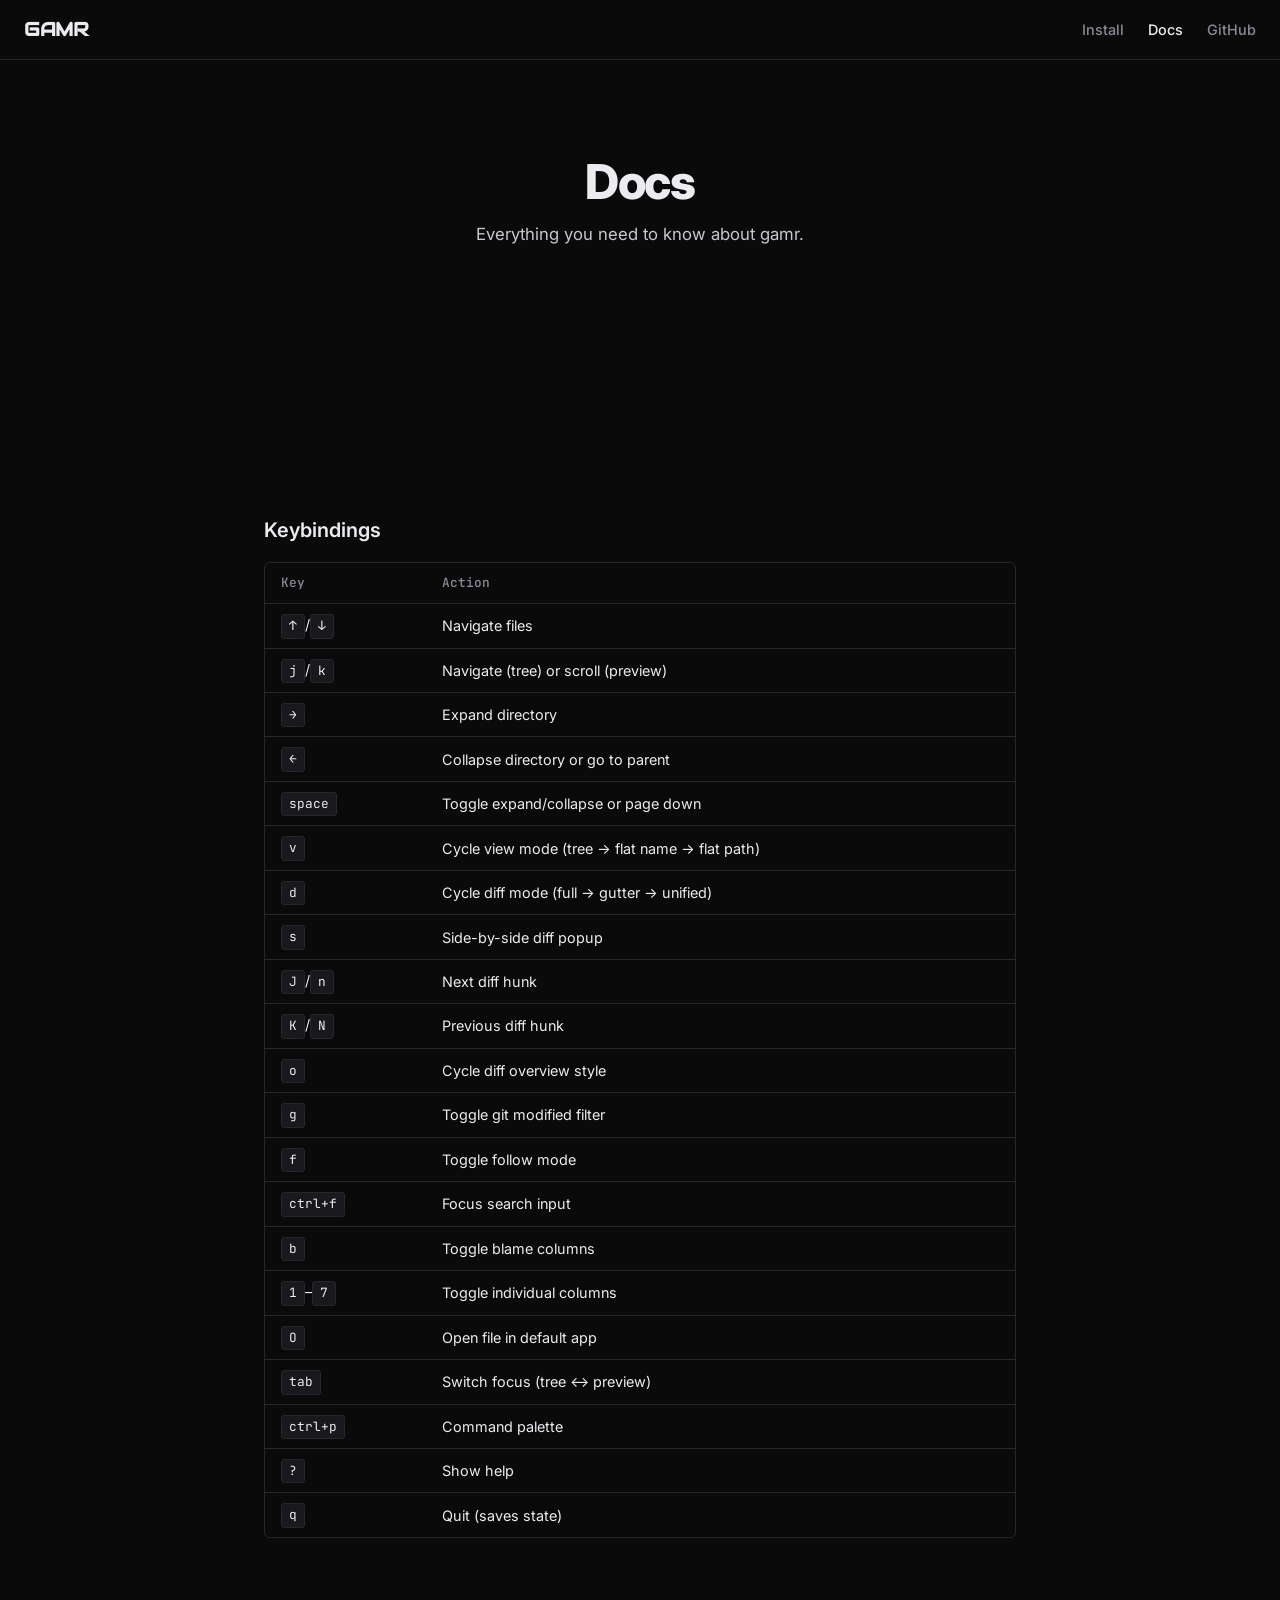
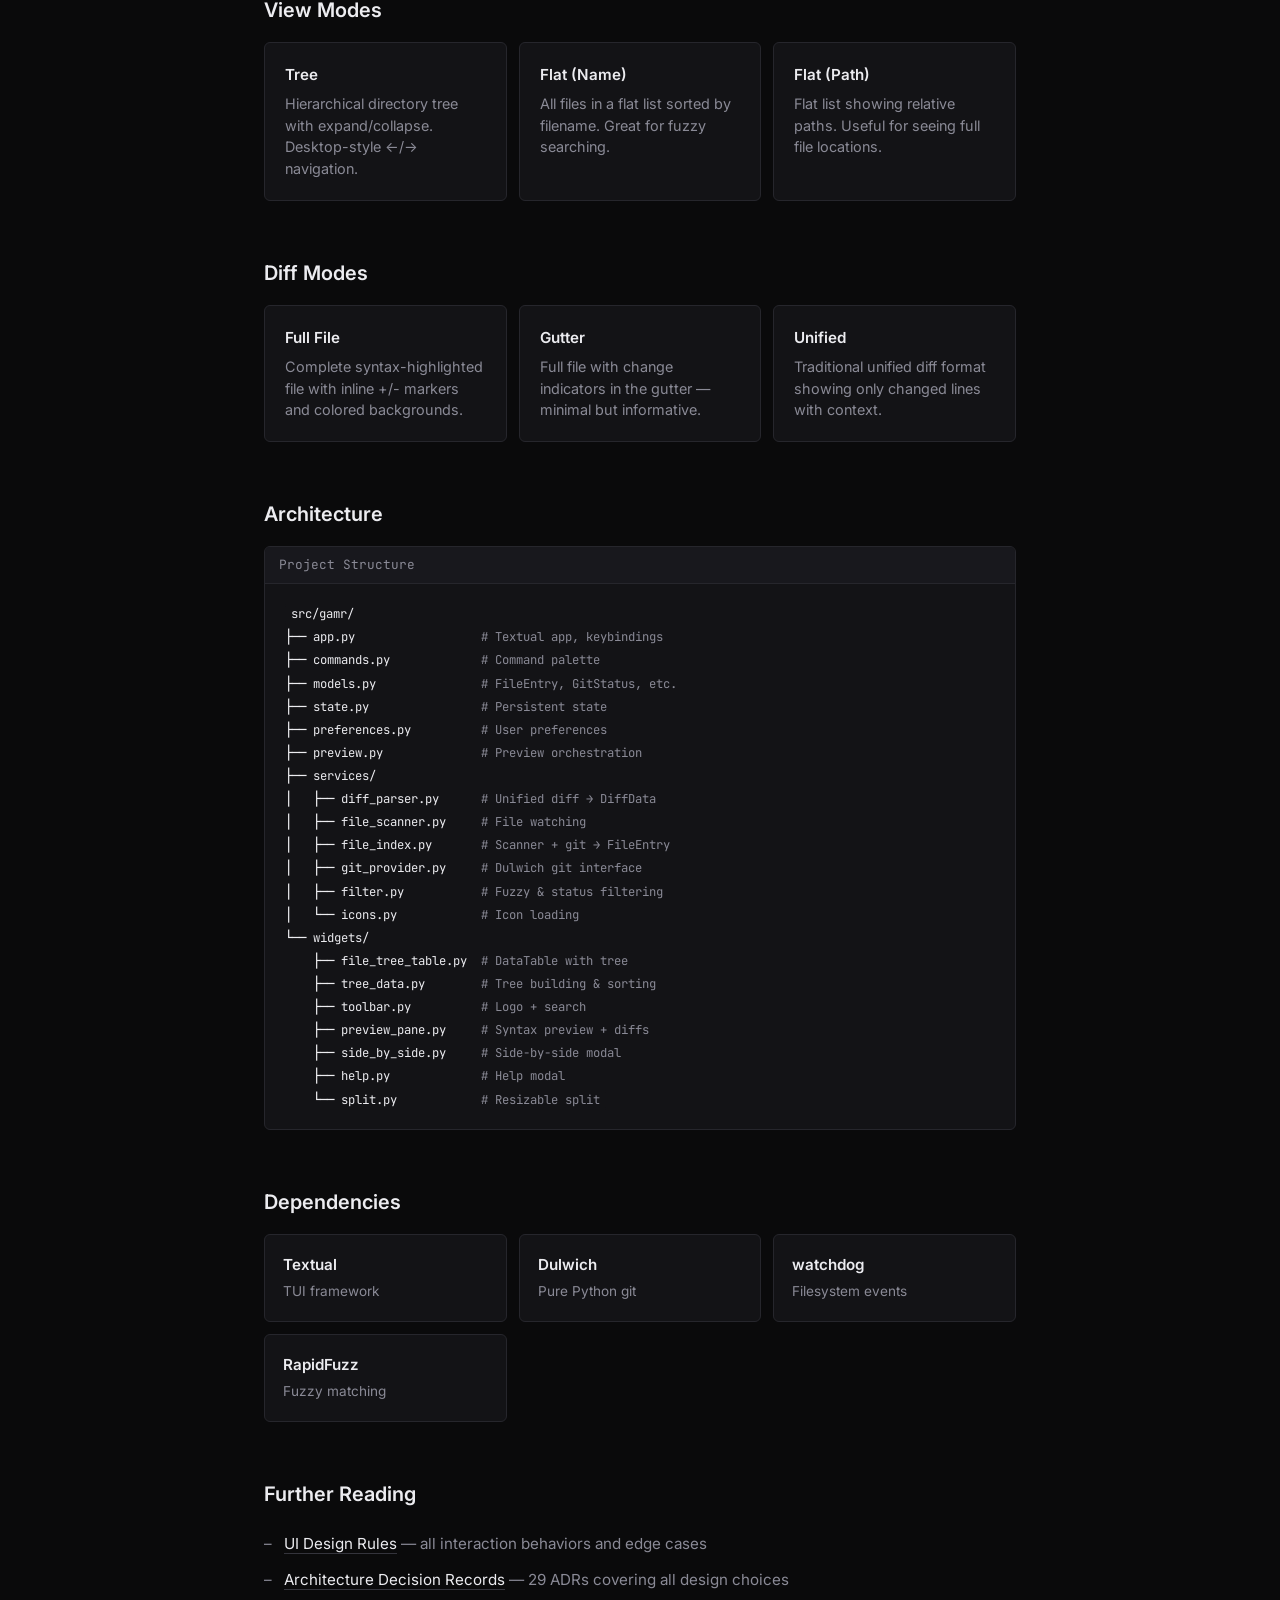
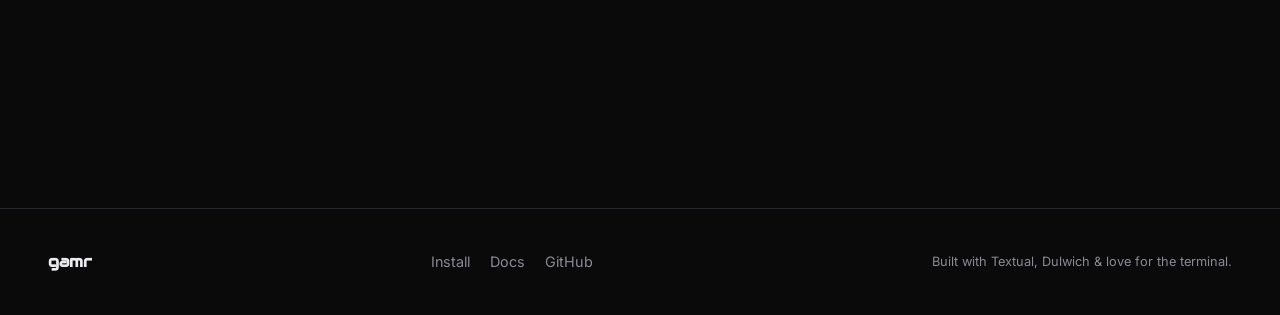
==== commit b25bcb56: "Kitty graphics logo: post-render overlay with cleanup on resize" ====
--- a/website/docs.html
+++ b/website/docs.html
@@ -8,16 +8,16 @@
   <link rel="stylesheet" href="style.css">
   <link rel="preconnect" href="https://fonts.googleapis.com">
   <link rel="preconnect" href="https://fonts.gstatic.com" crossorigin>
-  <link href="https://fonts.googleapis.com/css2?family=Bricolage+Grotesque:wght@700;800&family=Chakra+Petch:wght@700&family=Inter:wght@400;500;600;700;800;900&family=JetBrains+Mono:wght@400;500&display=swap" rel="stylesheet">
+  <link href="https://fonts.googleapis.com/css2?family=Audiowide&family=Bricolage+Grotesque:wght@700;800&family=Chakra+Petch:wght@700&family=Inter:wght@400;500;600;700;800;900&family=JetBrains+Mono:wght@400;500&display=swap" rel="stylesheet">
 </head>
 <body>
   <nav class="nav">
     <div class="nav-inner">
-      <a href="/" class="nav-logo">gamr</a>
+      <a href="/" class="nav-logo">GAMR</a>
       <div class="nav-links">
         <a href="/install.html">Install</a>
         <a href="/docs.html" class="active">Docs</a>
-        <a href="https://github.com/edouard/gamr" class="nav-github">GitHub</a>
+        <a href="https://github.com/edouardp/gamr" class="nav-github">GitHub</a>
       </div>
     </div>
   </nav>
@@ -156,8 +156,8 @@
       <div class="docs-block reveal">
         <h2>Further Reading</h2>
         <ul class="install-list">
-          <li><a href="https://github.com/edouard/gamr/blob/main/docs/UI_DESIGN.md">UI Design Rules</a> — all interaction behaviors and edge cases</li>
-          <li><a href="https://github.com/edouard/gamr/blob/main/docs/adrs/README.md">Architecture Decision Records</a> — 29 ADRs covering all design choices</li>
+          <li><a href="https://github.com/edouardp/gamr/blob/main/docs/UI_DESIGN.md">UI Design Rules</a> — all interaction behaviors and edge cases</li>
+          <li><a href="https://github.com/edouardp/gamr/blob/main/docs/adrs/README.md">Architecture Decision Records</a> — 29 ADRs covering all design choices</li>
         </ul>
       </div>
     </div>
@@ -170,7 +170,7 @@
         <div class="footer-links">
           <a href="/install.html">Install</a>
           <a href="/docs.html">Docs</a>
-          <a href="https://github.com/edouard/gamr">GitHub</a>
+          <a href="https://github.com/edouardp/gamr">GitHub</a>
         </div>
         <div class="footer-copy">Built with Textual, Dulwich & love for the terminal.</div>
       </div>
--- a/website/style.css
+++ b/website/style.css
@@ -11,14 +11,14 @@
   --text-dim: #8a8a96;
   --accent: #d4ff4a;
   --accent-fg: #0a0a0b;
-  --purple: #a855f7;
+  --text-light: #c8c8d0;
   --font: 'Inter', -apple-system, BlinkMacSystemFont, sans-serif;
   --font-display: 'Bricolage Grotesque', sans-serif;
   --font-logo: 'Audiowide', sans-serif;
   --mono: 'JetBrains Mono', ui-monospace, monospace;
   --radius: 6px;
   --radius-sm: 4px;
-  --max-w: 1200px;
+  --max-w: 1400px;
   --section-pad: clamp(80px, 12vw, 160px);
 }
 
@@ -100,8 +100,8 @@
   background: radial-gradient(
     circle at center,
     transparent 0%,
-    transparent 25%,
-    rgba(0, 0, 0, 0.75) 100%
+    transparent 10%,
+    rgba(0, 0, 0, 0.85) 100%
   );
 }
 .hero-content { position: relative; max-width: 800px; z-index: 1; }
@@ -124,8 +124,10 @@
 }
 .hero-acronym {
   font-size: 0.8rem;
-  color: var(--purple);
+  color: #a0a0b0;
   letter-spacing: 0.1em;
+}
+.hero-acronym .white { color: var(--text); }
   text-transform: uppercase;
   margin-bottom: 24px;
   font-family: var(--mono);
@@ -141,7 +143,7 @@
 }
 .hero-sub {
   font-size: clamp(0.95rem, 1.4vw, 1.05rem);
-  color: var(--purple);
+  color: var(--text-light);
   max-width: 560px;
   margin: 0 auto 36px;
   line-height: 1.6;
@@ -207,13 +209,11 @@
   color: var(--text);
 }
 
-/* Section backgrounds: CRT/phosphor-inspired dark hues.
-   Each section has a distinct hue tint and a thin top accent stripe. */
-.demo-section      { background: #0a1018; border-top: 2px solid #1e3a5a; }       /* cyan-blue: technical */
-.features-section  { background: #14100a; border-top: 2px solid #5a3a1a; }       /* amber: warm */
-.how-section       { background: #120a14; border-top: 2px solid #4a1a5a; }       /* magenta */
-.stats-section     { background: #08120f; border-top: 2px solid #1a4a3a; }       /* teal */
-.cta-section       { background: #150a0e; border-top: 2px solid #5a1a2a; }       /* red-rose */
+/* Section backgrounds: alternating warm/cool dark tones */
+.demo-section      { background: #0e1117; border-top: 2px solid #1e3a5a; }
+.features-section  { background: #16120e; border-top: 2px solid #5a3a1a; }
+.how-section       { background: #0e1416; border-top: 2px solid #1a4a5a; }
+.cta-section       { background: #16100e; border-top: 2px solid #5a2a1a; }
 
 .demo-window {
   background: var(--bg-raised);
@@ -251,27 +251,101 @@
 .diff-del { color: #f87171; }
 
 /* === Features Grid === */
-.features-grid {
+/* === Features Split === */
+.features-split {
   display: grid;
-  grid-template-columns: repeat(auto-fit, minmax(320px, 1fr));
-  gap: 1px;
-  background: var(--border);
-  border: 1px solid var(--border);
+  grid-template-columns: 220px 1fr;
+  gap: 48px;
+  align-items: start;
+}
+.features-list { display: flex; flex-direction: column; }
+.features-item {
+  padding: 12px 16px;
+  border-left: 2px solid var(--border);
+  cursor: pointer;
+  transition: border-color 0.2s, background 0.2s;
+}
+.features-item:hover,
+.features-item.active {
+  border-left-color: var(--accent);
+  background: rgba(255,255,255,0.02);
+}
+.features-item h3 {
+  font-size: 0.95rem;
+  font-weight: 600;
+  margin: 0;
+  color: var(--text-dim);
+  transition: color 0.2s;
+}
+.features-item:hover h3,
+.features-item.active h3 { color: var(--text); }
+.features-item a { color: var(--text); border-bottom: 1px solid var(--border-strong); }
+.features-item a:hover { color: var(--accent); border-color: var(--accent); }
+.features-preview {
+  position: sticky;
+  top: 100px;
+  align-self: start;
+}
+.features-desc {
+  margin-top: 16px;
+  min-height: 48px;
+}
+.features-desc p {
+  color: var(--text);
+  font-family: var(--font-display);
+  font-size: 1.3rem;
+  font-weight: 400;
+  line-height: 1.5;
+  text-align: center;
+}
+.features-desc p[hidden] { display: none; }
+.features-preview-inner {
   border-radius: var(--radius);
   overflow: hidden;
 }
-.feature-card {
-  background: var(--bg);
-  padding: 32px 28px;
-  transition: background 0.15s;
-}
-.feature-card:hover { background: var(--bg-raised); }
-.feature-icon { font-size: 1.25rem; margin-bottom: 14px; color: var(--text-dim); font-family: var(--mono); }
-.features-section .feature-icon { color: #d4a04a; }   /* amber accent for features section */
-.feature-card h3 { font-size: 1.05rem; font-weight: 600; margin-bottom: 8px; color: var(--text); }
-.feature-card p { color: var(--text-dim); font-size: 0.9rem; line-height: 1.6; }
-.feature-card a { color: var(--text); border-bottom: 1px solid var(--border-strong); }
-.feature-card a:hover { color: var(--accent); border-color: var(--accent); }
+.features-media { width: 100%; height: 100%; }
+.features-media[hidden] { display: none; }
+.features-media img {
+  width: 100%;
+  height: auto;
+  border-radius: var(--radius);
+  border: 1px solid var(--border);
+  cursor: pointer;
+}
+
+/* === Lightbox === */
+.lightbox {
+  position: fixed;
+  inset: 0;
+  z-index: 1000;
+  background: rgba(0,0,0,0.9);
+  display: flex;
+  align-items: center;
+  justify-content: center;
+  cursor: pointer;
+}
+.lightbox img {
+  max-width: 92vw;
+  max-height: 92vh;
+  border-radius: var(--radius);
+  box-shadow: 0 0 60px rgba(0,0,0,0.5);
+}
+.lightbox-close {
+  position: absolute;
+  top: 20px;
+  right: 24px;
+  background: none;
+  border: none;
+  color: var(--text-dim);
+  font-size: 2rem;
+  cursor: pointer;
+  line-height: 1;
+}
+.lightbox-close:hover { color: var(--text); }
+@media (max-width: 768px) {
+  .features-split { grid-template-columns: 1fr; }
+  .features-preview { position: static; margin-top: 24px; }
+}
 
 /* === How it Works === */
 .how-steps { max-width: 700px; margin: 0 auto; }
@@ -285,42 +359,17 @@
 .how-number {
   font-size: 1.5rem;
   font-weight: 700;
-  color: var(--text-dim);
+  color: var(--accent);
   font-family: var(--font-mono);
   flex-shrink: 0;
   padding-top: 2px;
   letter-spacing: 0.02em;
   font-variant-numeric: tabular-nums;
 }
-.how-section .how-number { color: #c46ad4; }   /* magenta accent for how section */
 .how-content h3 { font-size: 1.1rem; font-weight: 600; margin-bottom: 6px; color: var(--text); }
 .how-content p { color: var(--text-dim); line-height: 1.6; font-size: 0.95rem; }
 
 /* === Stats === */
-.stats-grid {
-  display: grid;
-  grid-template-columns: repeat(auto-fit, minmax(150px, 1fr));
-  gap: 1px;
-  background: var(--border);
-  border: 1px solid var(--border);
-  border-radius: var(--radius);
-  overflow: hidden;
-}
-.stat {
-  background: var(--bg);
-  padding: 32px 16px;
-  text-align: center;
-}
-.stat-value {
-  font-size: 2.25rem;
-  font-weight: 700;
-  color: var(--text);
-  font-family: var(--font-display);
-  letter-spacing: -0.02em;
-}
-.stats-section .stat-value { color: #6ad4c4; }   /* teal accent for stats section */
-.stat-label { color: var(--text-dim); font-size: 0.85rem; margin-top: 4px; font-family: var(--mono); }
-
 /* === CTA === */
 .cta-section { text-align: center; }
 .cta-content h2 { font-size: clamp(1.6rem, 3vw, 2.2rem); font-weight: 700; margin-bottom: 12px; color: var(--text); letter-spacing: -0.02em; }
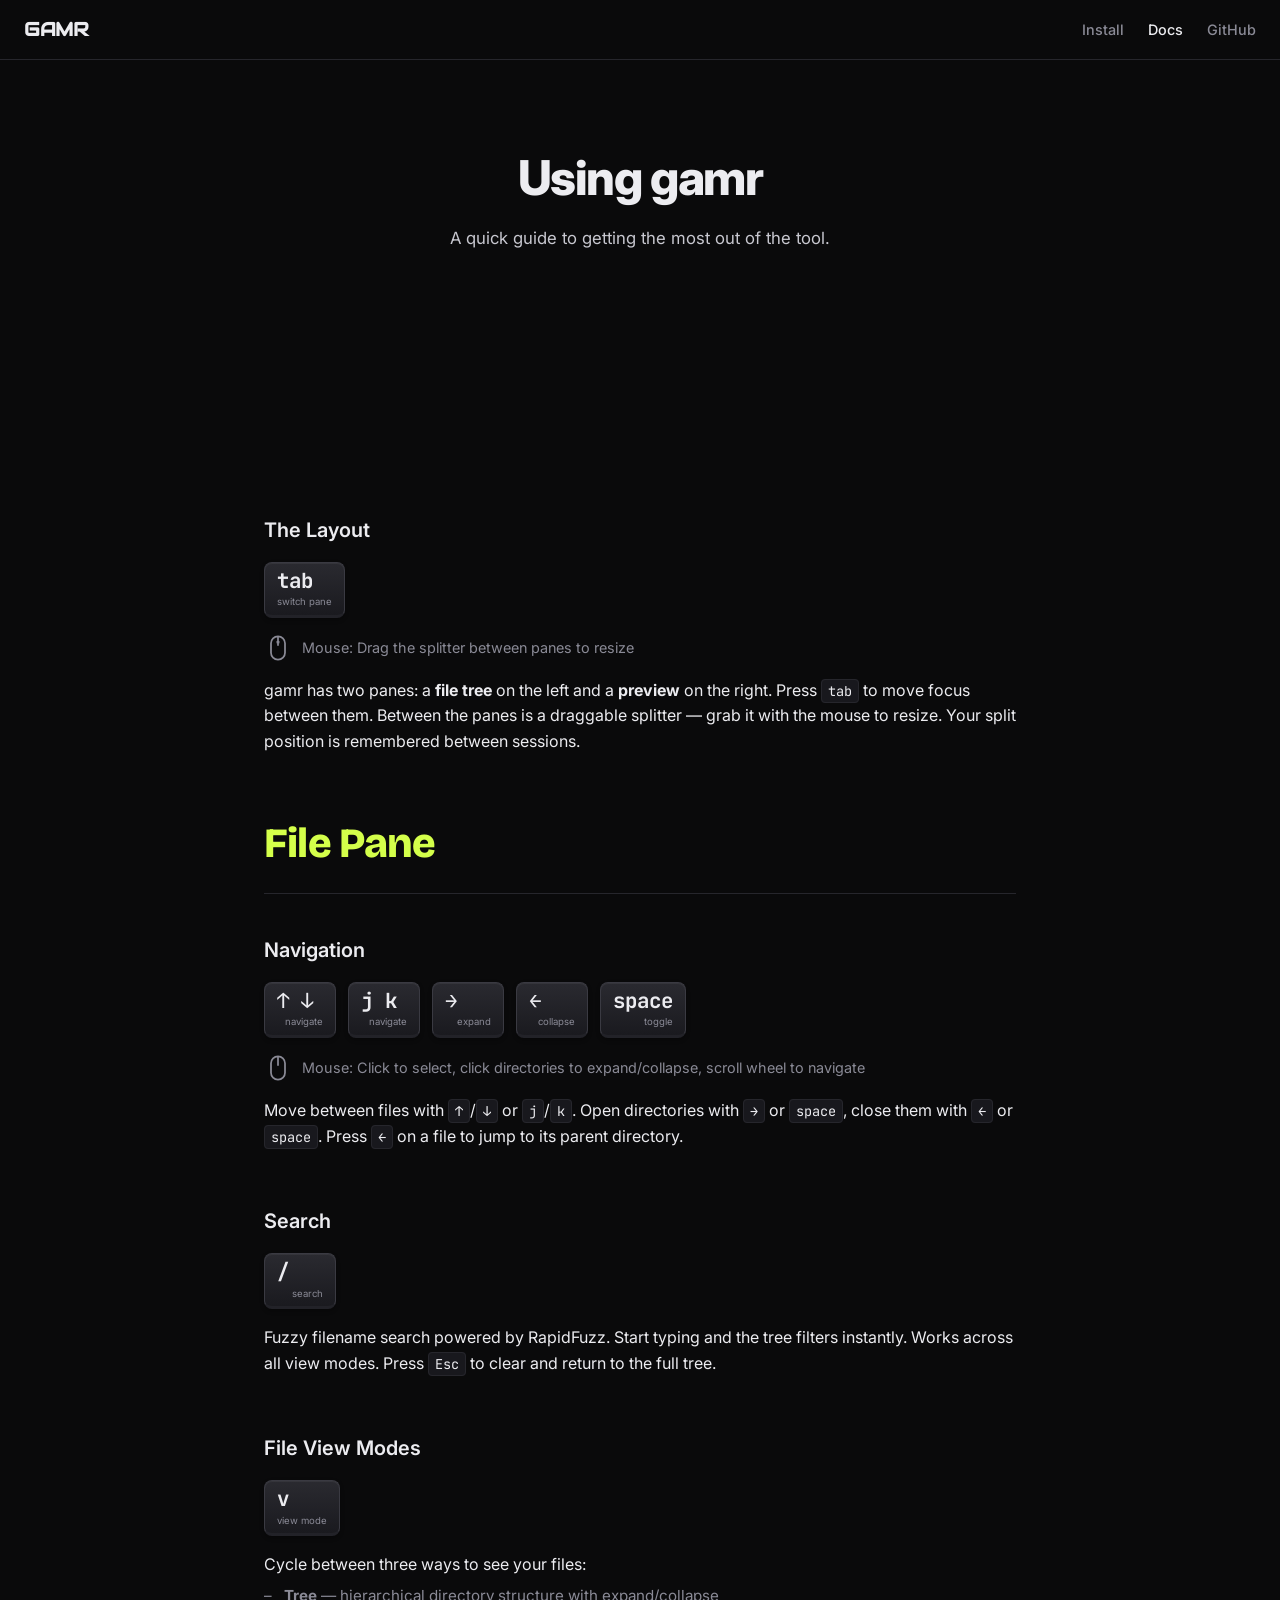
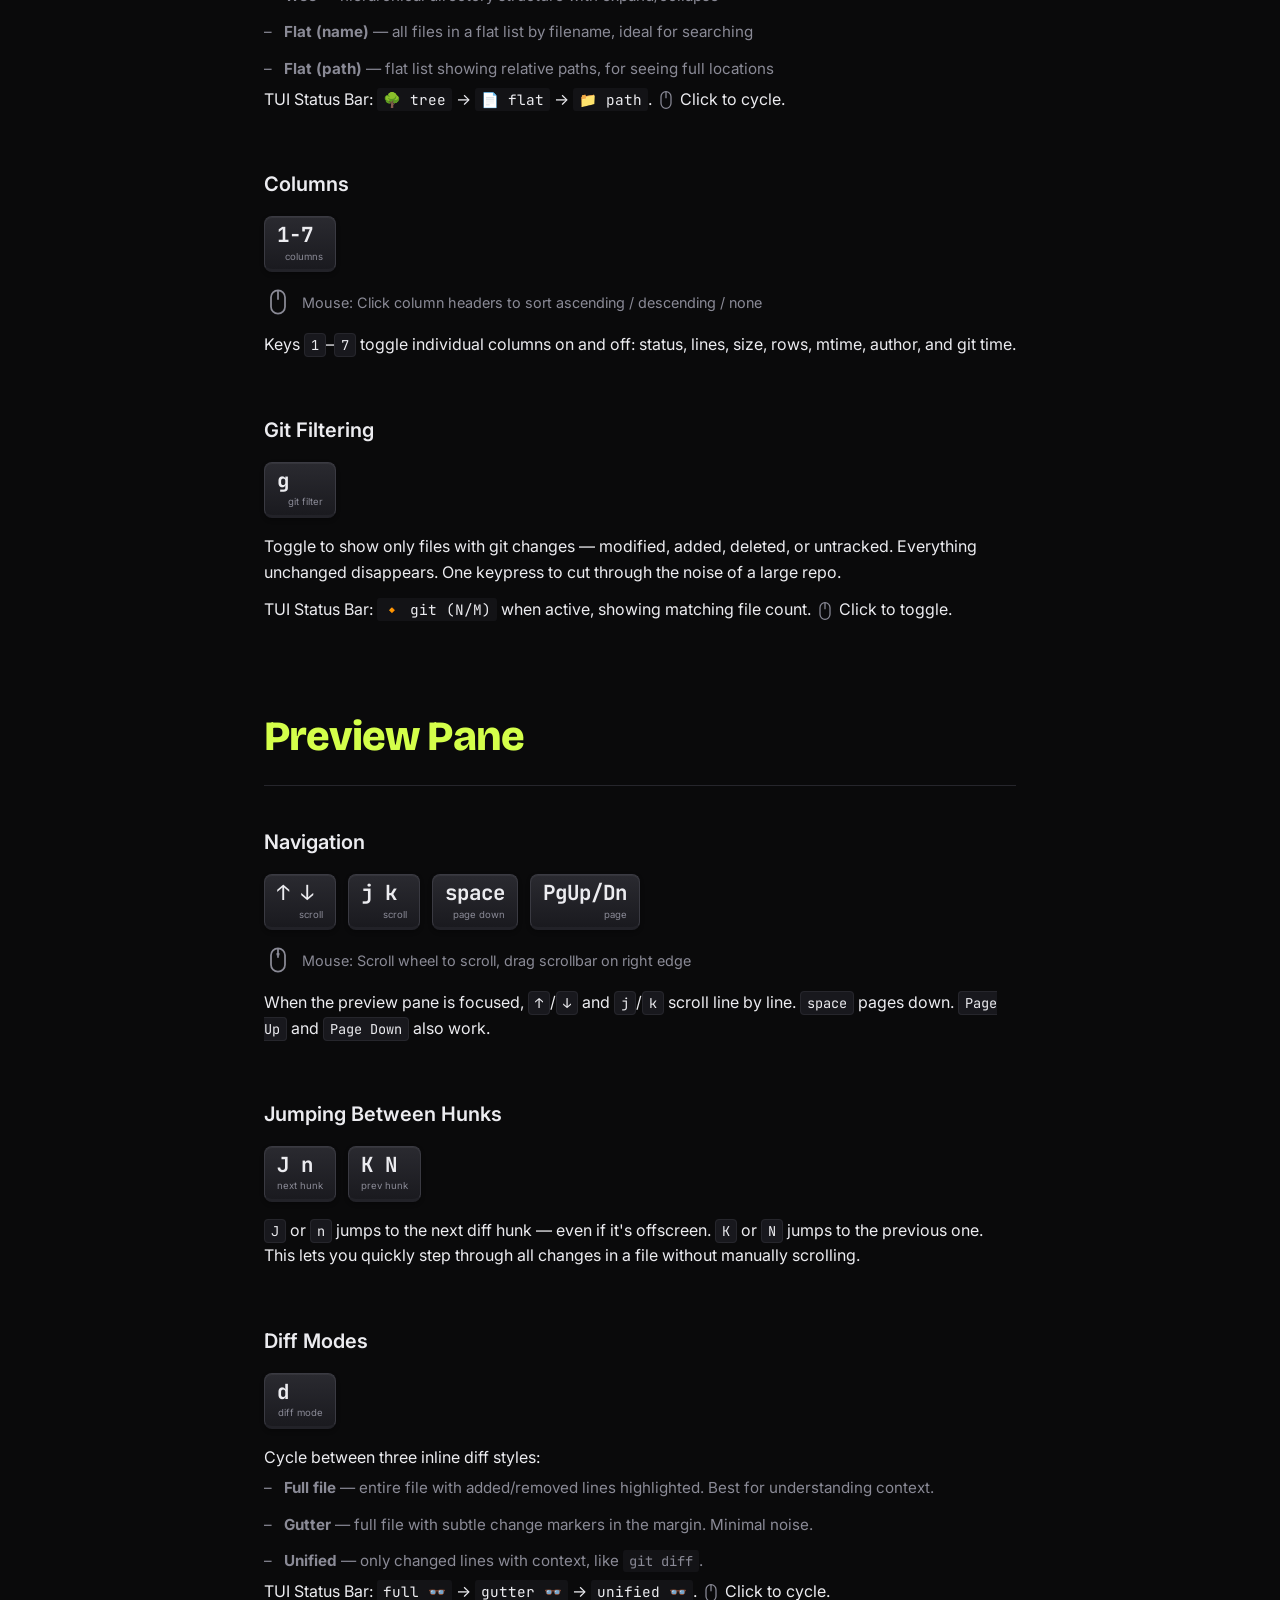
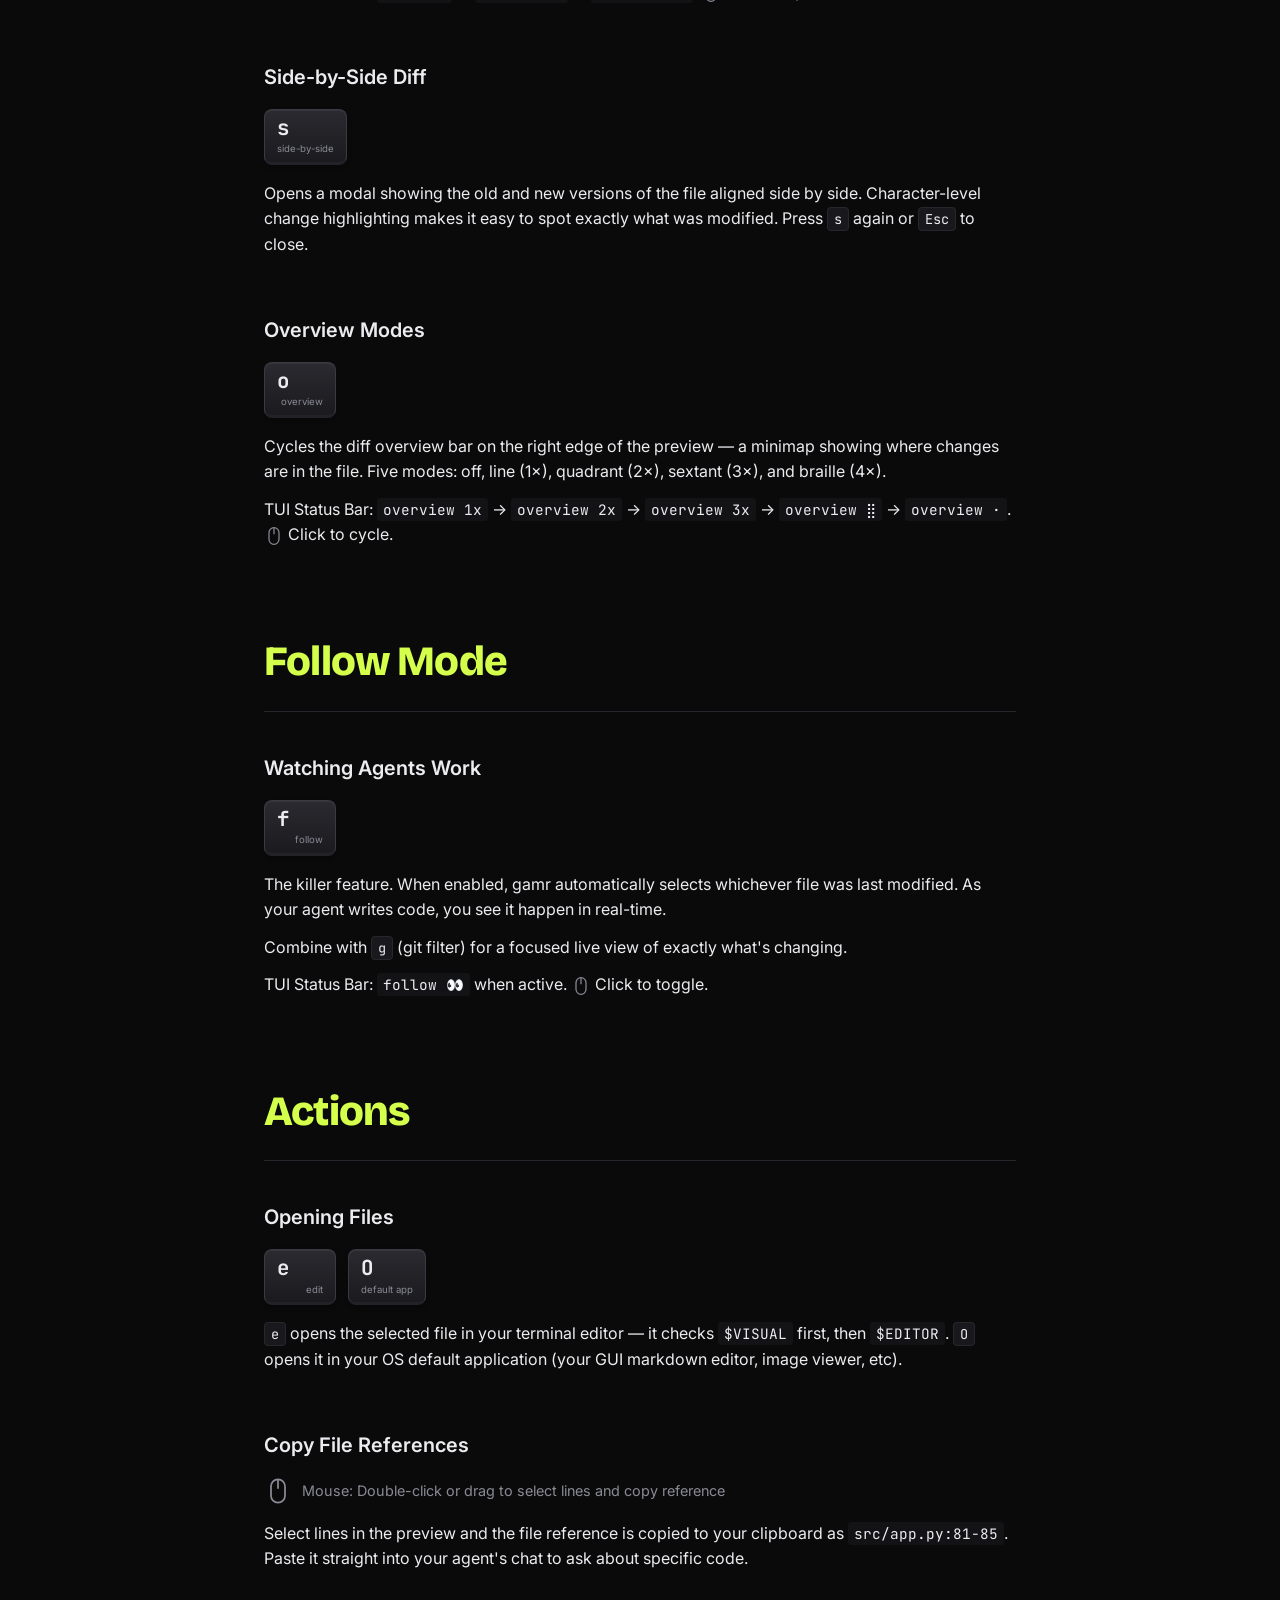
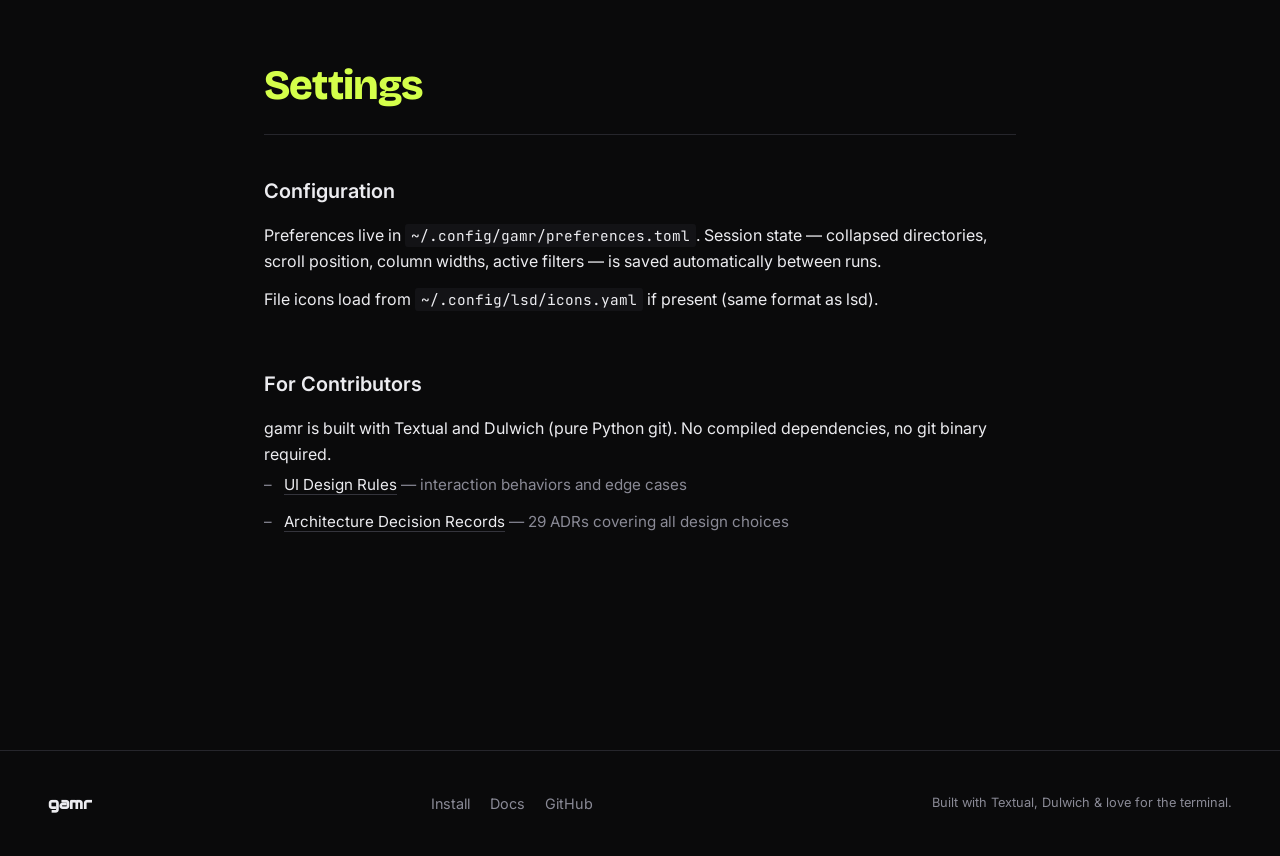
==== commit 0e6c7179: "Website: mp4 demos, docs rewrite, kitty logo refactor, focus highlights, terminal title fixes" ====
--- a/website/docs.html
+++ b/website/docs.html
@@ -4,7 +4,7 @@
   <meta charset="UTF-8">
   <meta name="viewport" content="width=device-width, initial-scale=1.0">
   <title>Docs — gamr</title>
-  <meta name="description" content="Documentation for gamr — keybindings, architecture, and configuration.">
+  <meta name="description" content="Learn how to use gamr — navigating files, reviewing diffs, and watching agents work.">
   <link rel="stylesheet" href="style.css">
   <link rel="preconnect" href="https://fonts.googleapis.com">
   <link rel="preconnect" href="https://fonts.gstatic.com" crossorigin>
@@ -24,142 +24,193 @@
 
   <section class="hero hero-small">
     <div class="hero-content">
-      <h1 class="reveal">Docs</h1>
-      <p class="hero-sub reveal">Everything you need to know about gamr.</p>
+      <h1 class="reveal">Using gamr</h1>
+      <p class="hero-sub reveal">A quick guide to getting the most out of the tool.</p>
     </div>
   </section>
 
   <section class="section">
     <div class="container container-narrow">
 
-      <div class="docs-block reveal">
-        <h2>Keybindings</h2>
-        <div class="keybindings-table">
-          <table>
-            <thead>
-              <tr><th>Key</th><th>Action</th></tr>
-            </thead>
-            <tbody>
-              <tr><td><kbd>↑</kbd>/<kbd>↓</kbd></td><td>Navigate files</td></tr>
-              <tr><td><kbd>j</kbd>/<kbd>k</kbd></td><td>Navigate (tree) or scroll (preview)</td></tr>
-              <tr><td><kbd>→</kbd></td><td>Expand directory</td></tr>
-              <tr><td><kbd>←</kbd></td><td>Collapse directory or go to parent</td></tr>
-              <tr><td><kbd>space</kbd></td><td>Toggle expand/collapse or page down</td></tr>
-              <tr><td><kbd>v</kbd></td><td>Cycle view mode (tree → flat name → flat path)</td></tr>
-              <tr><td><kbd>d</kbd></td><td>Cycle diff mode (full → gutter → unified)</td></tr>
-              <tr><td><kbd>s</kbd></td><td>Side-by-side diff popup</td></tr>
-              <tr><td><kbd>J</kbd>/<kbd>n</kbd></td><td>Next diff hunk</td></tr>
-              <tr><td><kbd>K</kbd>/<kbd>N</kbd></td><td>Previous diff hunk</td></tr>
-              <tr><td><kbd>o</kbd></td><td>Cycle diff overview style</td></tr>
-              <tr><td><kbd>g</kbd></td><td>Toggle git modified filter</td></tr>
-              <tr><td><kbd>f</kbd></td><td>Toggle follow mode</td></tr>
-              <tr><td><kbd>ctrl+f</kbd></td><td>Focus search input</td></tr>
-              <tr><td><kbd>b</kbd></td><td>Toggle blame columns</td></tr>
-              <tr><td><kbd>1</kbd>–<kbd>7</kbd></td><td>Toggle individual columns</td></tr>
-              <tr><td><kbd>O</kbd></td><td>Open file in default app</td></tr>
-              <tr><td><kbd>tab</kbd></td><td>Switch focus (tree ↔ preview)</td></tr>
-              <tr><td><kbd>ctrl+p</kbd></td><td>Command palette</td></tr>
-              <tr><td><kbd>?</kbd></td><td>Show help</td></tr>
-              <tr><td><kbd>q</kbd></td><td>Quit (saves state)</td></tr>
-            </tbody>
-          </table>
-        </div>
-      </div>
-
-      <div class="docs-block reveal">
-        <h2>View Modes</h2>
-        <div class="docs-cards">
-          <div class="docs-card">
-            <h4>Tree</h4>
-            <p>Hierarchical directory tree with expand/collapse. Desktop-style ←/→ navigation.</p>
-          </div>
-          <div class="docs-card">
-            <h4>Flat (Name)</h4>
-            <p>All files in a flat list sorted by filename. Great for fuzzy searching.</p>
-          </div>
-          <div class="docs-card">
-            <h4>Flat (Path)</h4>
-            <p>Flat list showing relative paths. Useful for seeing full file locations.</p>
-          </div>
-        </div>
-      </div>
-
-      <div class="docs-block reveal">
+      <div class="docs-block">
+        <h2>The Layout</h2>
+        <div class="keycap-row">
+          <span class="keycap"><span class="keycap-letter">tab</span><span class="keycap-label">switch pane</span></span>
+        </div>
+        <div class="mouse-row">
+          <svg class="mouse-icon" viewBox="0 0 24 24" fill="none" stroke="currentColor" stroke-width="1.5"><rect x="6" y="2" width="12" height="20" rx="6"/><line x1="12" y1="2" x2="12" y2="10"/><line x1="12" y1="6" x2="12" y2="8" stroke-width="2.5"/></svg>
+          <span>Mouse: Drag the splitter between panes to resize</span>
+        </div>
+        <p>gamr has two panes: a <strong>file tree</strong> on the left and a <strong>preview</strong> on the right. Press <kbd>tab</kbd> to move focus between them. Between the panes is a draggable splitter — grab it with the mouse to resize. Your split position is remembered between sessions.</p>
+      </div>
+
+      <h3 class="docs-section-title">File Pane</h3>
+
+      <div class="docs-block">
+        <h2>Navigation</h2>
+        <div class="keycap-row">
+          <span class="keycap"><span class="keycap-letter">↑ ↓</span><span class="keycap-label">navigate</span></span>
+          <span class="keycap"><span class="keycap-letter">j k</span><span class="keycap-label">navigate</span></span>
+          <span class="keycap"><span class="keycap-letter">→</span><span class="keycap-label">expand</span></span>
+          <span class="keycap"><span class="keycap-letter">←</span><span class="keycap-label">collapse</span></span>
+          <span class="keycap"><span class="keycap-letter">space</span><span class="keycap-label">toggle</span></span>
+        </div>
+        <div class="mouse-row">
+          <svg class="mouse-icon" viewBox="0 0 24 24" fill="none" stroke="currentColor" stroke-width="1.5"><rect x="6" y="2" width="12" height="20" rx="6"/><line x1="12" y1="2" x2="12" y2="10"/></svg>
+          <span>Mouse: Click to select, click directories to expand/collapse, scroll wheel to navigate</span>
+        </div>
+        <p>Move between files with <kbd>↑</kbd>/<kbd>↓</kbd> or <kbd>j</kbd>/<kbd>k</kbd>. Open directories with <kbd>→</kbd> or <kbd>space</kbd>, close them with <kbd>←</kbd> or <kbd>space</kbd>. Press <kbd>←</kbd> on a file to jump to its parent directory.</p>
+      </div>
+
+      <div class="docs-block">
+        <h2>Search</h2>
+        <div class="keycap-row">
+          <span class="keycap"><span class="keycap-letter">/</span><span class="keycap-label">search</span></span>
+        </div>
+        <p>Fuzzy filename search powered by RapidFuzz. Start typing and the tree filters instantly. Works across all view modes. Press <kbd>Esc</kbd> to clear and return to the full tree.</p>
+      </div>
+
+      <div class="docs-block">
+        <h2>File View Modes</h2>
+        <div class="keycap-row">
+          <span class="keycap"><span class="keycap-letter">v</span><span class="keycap-label">view mode</span></span>
+        </div>
+        <p>Cycle between three ways to see your files:</p>
+        <ul class="install-list">
+          <li><strong>Tree</strong> — hierarchical directory structure with expand/collapse</li>
+          <li><strong>Flat (name)</strong> — all files in a flat list by filename, ideal for searching</li>
+          <li><strong>Flat (path)</strong> — flat list showing relative paths, for seeing full locations</li>
+        </ul>
+        <p>TUI Status Bar: <code>🌳 tree</code> → <code>📄 flat</code> → <code>📁 path</code>. <svg class="mouse-icon-inline" viewBox="0 0 24 24" fill="none" stroke="currentColor" stroke-width="1.5"><rect x="6" y="2" width="12" height="20" rx="6"/><line x1="12" y1="2" x2="12" y2="10"/></svg> Click to cycle.</p>
+      </div>
+
+      <div class="docs-block">
+        <h2>Columns</h2>
+        <div class="keycap-row">
+          <span class="keycap"><span class="keycap-letter">1-7</span><span class="keycap-label">columns</span></span>
+        </div>
+        <div class="mouse-row">
+          <svg class="mouse-icon" viewBox="0 0 24 24" fill="none" stroke="currentColor" stroke-width="1.5"><rect x="6" y="2" width="12" height="20" rx="6"/><line x1="12" y1="2" x2="12" y2="10"/></svg>
+          <span>Mouse: Click column headers to sort ascending / descending / none</span>
+        </div>
+        <p>Keys <kbd>1</kbd>–<kbd>7</kbd> toggle individual columns on and off: status, lines, size, rows, mtime, author, and git time.</p>
+      </div>
+
+      <div class="docs-block">
+        <h2>Git Filtering</h2>
+        <div class="keycap-row">
+          <span class="keycap"><span class="keycap-letter">g</span><span class="keycap-label">git filter</span></span>
+        </div>
+        <p>Toggle to show only files with git changes — modified, added, deleted, or untracked. Everything unchanged disappears. One keypress to cut through the noise of a large repo.</p>
+        <p>TUI Status Bar: <code>🔸 git (N/M)</code> when active, showing matching file count. <svg class="mouse-icon-inline" viewBox="0 0 24 24" fill="none" stroke="currentColor" stroke-width="1.5"><rect x="6" y="2" width="12" height="20" rx="6"/><line x1="12" y1="2" x2="12" y2="10"/></svg> Click to toggle.</p>
+      </div>
+
+      <h3 class="docs-section-title">Preview Pane</h3>
+
+      <div class="docs-block">
+        <h2>Navigation</h2>
+        <div class="keycap-row">
+          <span class="keycap"><span class="keycap-letter">↑ ↓</span><span class="keycap-label">scroll</span></span>
+          <span class="keycap"><span class="keycap-letter">j k</span><span class="keycap-label">scroll</span></span>
+          <span class="keycap"><span class="keycap-letter">space</span><span class="keycap-label">page down</span></span>
+          <span class="keycap"><span class="keycap-letter">PgUp/Dn</span><span class="keycap-label">page</span></span>
+        </div>
+        <div class="mouse-row">
+          <svg class="mouse-icon" viewBox="0 0 24 24" fill="none" stroke="currentColor" stroke-width="1.5"><rect x="6" y="2" width="12" height="20" rx="6"/><line x1="12" y1="2" x2="12" y2="10"/><line x1="12" y1="6" x2="12" y2="8" stroke-width="2.5"/></svg>
+          <span>Mouse: Scroll wheel to scroll, drag scrollbar on right edge</span>
+        </div>
+        <p>When the preview pane is focused, <kbd>↑</kbd>/<kbd>↓</kbd> and <kbd>j</kbd>/<kbd>k</kbd> scroll line by line. <kbd>space</kbd> pages down. <kbd>Page Up</kbd> and <kbd>Page Down</kbd> also work.</p>
+      </div>
+
+      <div class="docs-block">
+        <h2>Jumping Between Hunks</h2>
+        <div class="keycap-row">
+          <span class="keycap"><span class="keycap-letter">J n</span><span class="keycap-label">next hunk</span></span>
+          <span class="keycap"><span class="keycap-letter">K N</span><span class="keycap-label">prev hunk</span></span>
+        </div>
+        <p><kbd>J</kbd> or <kbd>n</kbd> jumps to the next diff hunk — even if it's offscreen. <kbd>K</kbd> or <kbd>N</kbd> jumps to the previous one. This lets you quickly step through all changes in a file without manually scrolling.</p>
+      </div>
+
+      <div class="docs-block">
         <h2>Diff Modes</h2>
-        <div class="docs-cards">
-          <div class="docs-card">
-            <h4>Full File</h4>
-            <p>Complete syntax-highlighted file with inline +/- markers and colored backgrounds.</p>
-          </div>
-          <div class="docs-card">
-            <h4>Gutter</h4>
-            <p>Full file with change indicators in the gutter — minimal but informative.</p>
-          </div>
-          <div class="docs-card">
-            <h4>Unified</h4>
-            <p>Traditional unified diff format showing only changed lines with context.</p>
-          </div>
-        </div>
-      </div>
-
-      <div class="docs-block reveal">
-        <h2>Architecture</h2>
-        <div class="code-block">
-          <div class="code-header"><span>Project Structure</span></div>
-          <pre><code>src/gamr/
-├── app.py                  <span class="dim"># Textual app, keybindings</span>
-├── commands.py             <span class="dim"># Command palette</span>
-├── models.py               <span class="dim"># FileEntry, GitStatus, etc.</span>
-├── state.py                <span class="dim"># Persistent state</span>
-├── preferences.py          <span class="dim"># User preferences</span>
-├── preview.py              <span class="dim"># Preview orchestration</span>
-├── services/
-│   ├── diff_parser.py      <span class="dim"># Unified diff → DiffData</span>
-│   ├── file_scanner.py     <span class="dim"># File watching</span>
-│   ├── file_index.py       <span class="dim"># Scanner + git → FileEntry</span>
-│   ├── git_provider.py     <span class="dim"># Dulwich git interface</span>
-│   ├── filter.py           <span class="dim"># Fuzzy & status filtering</span>
-│   └── icons.py            <span class="dim"># Icon loading</span>
-└── widgets/
-    ├── file_tree_table.py  <span class="dim"># DataTable with tree</span>
-    ├── tree_data.py        <span class="dim"># Tree building & sorting</span>
-    ├── toolbar.py          <span class="dim"># Logo + search</span>
-    ├── preview_pane.py     <span class="dim"># Syntax preview + diffs</span>
-    ├── side_by_side.py     <span class="dim"># Side-by-side modal</span>
-    ├── help.py             <span class="dim"># Help modal</span>
-    └── split.py            <span class="dim"># Resizable split</span></code></pre>
-        </div>
-      </div>
-
-      <div class="docs-block reveal">
-        <h2>Dependencies</h2>
-        <div class="deps-grid">
-          <div class="dep">
-            <h4><a href="https://textual.textualize.io/">Textual</a></h4>
-            <p>TUI framework</p>
-          </div>
-          <div class="dep">
-            <h4><a href="https://dulwich.io/">Dulwich</a></h4>
-            <p>Pure Python git</p>
-          </div>
-          <div class="dep">
-            <h4><a href="https://github.com/gorakhargosh/watchdog">watchdog</a></h4>
-            <p>Filesystem events</p>
-          </div>
-          <div class="dep">
-            <h4><a href="https://github.com/rapidfuzz/RapidFuzz">RapidFuzz</a></h4>
-            <p>Fuzzy matching</p>
-          </div>
-        </div>
-      </div>
-
-      <div class="docs-block reveal">
-        <h2>Further Reading</h2>
+        <div class="keycap-row">
+          <span class="keycap"><span class="keycap-letter">d</span><span class="keycap-label">diff mode</span></span>
+        </div>
+        <p>Cycle between three inline diff styles:</p>
         <ul class="install-list">
-          <li><a href="https://github.com/edouardp/gamr/blob/main/docs/UI_DESIGN.md">UI Design Rules</a> — all interaction behaviors and edge cases</li>
+          <li><strong>Full file</strong> — entire file with added/removed lines highlighted. Best for understanding context.</li>
+          <li><strong>Gutter</strong> — full file with subtle change markers in the margin. Minimal noise.</li>
+          <li><strong>Unified</strong> — only changed lines with context, like <code>git diff</code>.</li>
+        </ul>
+        <p>TUI Status Bar: <code>full 👓</code> → <code>gutter 👓</code> → <code>unified 👓</code>. <svg class="mouse-icon-inline" viewBox="0 0 24 24" fill="none" stroke="currentColor" stroke-width="1.5"><rect x="6" y="2" width="12" height="20" rx="6"/><line x1="12" y1="2" x2="12" y2="10"/></svg> Click to cycle.</p>
+      </div>
+
+      <div class="docs-block">
+        <h2>Side-by-Side Diff</h2>
+        <div class="keycap-row">
+          <span class="keycap"><span class="keycap-letter">s</span><span class="keycap-label">side-by-side</span></span>
+        </div>
+        <p>Opens a modal showing the old and new versions of the file aligned side by side. Character-level change highlighting makes it easy to spot exactly what was modified. Press <kbd>s</kbd> again or <kbd>Esc</kbd> to close.</p>
+      </div>
+
+      <div class="docs-block">
+        <h2>Overview Modes</h2>
+        <div class="keycap-row">
+          <span class="keycap"><span class="keycap-letter">o</span><span class="keycap-label">overview</span></span>
+        </div>
+        <p>Cycles the diff overview bar on the right edge of the preview — a minimap showing where changes are in the file. Five modes: off, line (1×), quadrant (2×), sextant (3×), and braille (4×).</p>
+        <p>TUI Status Bar: <code>overview 1x</code> → <code>overview 2x</code> → <code>overview 3x</code> → <code>overview ⣿</code> → <code>overview ·</code>. <svg class="mouse-icon-inline" viewBox="0 0 24 24" fill="none" stroke="currentColor" stroke-width="1.5"><rect x="6" y="2" width="12" height="20" rx="6"/><line x1="12" y1="2" x2="12" y2="10"/></svg> Click to cycle.</p>
+      </div>
+
+      <h3 class="docs-section-title">Follow Mode</h3>
+
+      <div class="docs-block">
+        <h2>Watching Agents Work</h2>
+        <div class="keycap-row">
+          <span class="keycap"><span class="keycap-letter">f</span><span class="keycap-label">follow</span></span>
+        </div>
+        <p>The killer feature. When enabled, gamr automatically selects whichever file was last modified. As your agent writes code, you see it happen in real-time.</p>
+        <p>Combine with <kbd>g</kbd> (git filter) for a focused live view of exactly what's changing.</p>
+        <p>TUI Status Bar: <code>follow 👀</code> when active. <svg class="mouse-icon-inline" viewBox="0 0 24 24" fill="none" stroke="currentColor" stroke-width="1.5"><rect x="6" y="2" width="12" height="20" rx="6"/><line x1="12" y1="2" x2="12" y2="10"/></svg> Click to toggle.</p>
+      </div>
+
+      <h3 class="docs-section-title">Actions</h3>
+
+      <div class="docs-block">
+        <h2>Opening Files</h2>
+        <div class="keycap-row">
+          <span class="keycap"><span class="keycap-letter">e</span><span class="keycap-label">edit</span></span>
+          <span class="keycap"><span class="keycap-letter">O</span><span class="keycap-label">default app</span></span>
+        </div>
+        <p><kbd>e</kbd> opens the selected file in your terminal editor — it checks <code>$VISUAL</code> first, then <code>$EDITOR</code>. <kbd>O</kbd> opens it in your OS default application (your GUI markdown editor, image viewer, etc).</p>
+      </div>
+
+      <div class="docs-block">
+        <h2>Copy File References</h2>
+        <div class="mouse-row">
+          <svg class="mouse-icon" viewBox="0 0 24 24" fill="none" stroke="currentColor" stroke-width="1.5"><rect x="6" y="2" width="12" height="20" rx="6"/><line x1="12" y1="2" x2="12" y2="10"/></svg>
+          <span>Mouse: Double-click or drag to select lines and copy reference</span>
+        </div>
+        <p>Select lines in the preview and the file reference is copied to your clipboard as <code>src/app.py:81-85</code>. Paste it straight into your agent's chat to ask about specific code.</p>
+      </div>
+
+      <h3 class="docs-section-title">Settings</h3>
+
+      <div class="docs-block">
+        <h2>Configuration</h2>
+        <p>Preferences live in <code>~/.config/gamr/preferences.toml</code>. Session state — collapsed directories, scroll position, column widths, active filters — is saved automatically between runs.</p>
+        <p>File icons load from <code>~/.config/lsd/icons.yaml</code> if present (same format as <a href="https://github.com/lsd-rs/lsd">lsd</a>).</p>
+      </div>
+
+      <div class="docs-block">
+        <h2>For Contributors</h2>
+        <p>gamr is built with <a href="https://textual.textualize.io/">Textual</a> and <a href="https://dulwich.io/">Dulwich</a> (pure Python git). No compiled dependencies, no git binary required.</p>
+        <ul class="install-list">
+          <li><a href="https://github.com/edouardp/gamr/blob/main/docs/UI_DESIGN.md">UI Design Rules</a> — interaction behaviors and edge cases</li>
           <li><a href="https://github.com/edouardp/gamr/blob/main/docs/adrs/README.md">Architecture Decision Records</a> — 29 ADRs covering all design choices</li>
         </ul>
       </div>
+
     </div>
   </section>
 
--- a/website/style.css
+++ b/website/style.css
@@ -36,6 +36,7 @@
 a { color: var(--text); text-decoration: none; transition: color 0.15s; }
 a:hover { color: var(--accent); }
 code { font-family: var(--mono); font-size: 0.9em; background: var(--bg-raised); padding: 2px 6px; border-radius: 3px; }
+kbd { font-family: var(--mono); font-size: 0.85em; background: var(--bg-card); border: 1px solid var(--border); padding: 2px 6px; border-radius: 4px; color: var(--text); }
 
 .container { max-width: var(--max-w); margin: 0 auto; padding: 0 24px; }
 .container-narrow { max-width: 800px; margin: 0 auto; padding: 0 24px; }
@@ -126,15 +127,16 @@
   font-size: 0.8rem;
   color: #a0a0b0;
   letter-spacing: 0.1em;
-}
-.hero-acronym .white { color: var(--text); }
+  margin-top: -80px;
+  margin-bottom: 34px;
+}
+.hero-acronym .white { color: var(--text);
   text-transform: uppercase;
-  margin-bottom: 24px;
   font-family: var(--mono);
 }
 .hero-headline {
   font-family: var(--font-display);
-  font-size: clamp(2rem, 4.5vw, 3.4rem);
+  font-size: clamp(2.2rem, 5vw, 3.8rem);
   font-weight: 800;
   line-height: 1.15;
   margin-bottom: 20px;
@@ -145,7 +147,7 @@
   font-size: clamp(0.95rem, 1.4vw, 1.05rem);
   color: var(--text-light);
   max-width: 560px;
-  margin: 0 auto 36px;
+  margin: 20px auto 36px;
   line-height: 1.6;
 }
 .hero-actions { display: flex; gap: 12px; justify-content: center; flex-wrap: wrap; }
@@ -190,7 +192,7 @@
 }
 .btn-primary:hover { background: #c4ef3a; color: var(--accent-fg); }
 .btn-secondary {
-  background: transparent;
+  background: rgba(0, 0, 0, 0.5);
   color: var(--text);
   border-color: var(--border-strong);
 }
@@ -210,45 +212,10 @@
 }
 
 /* Section backgrounds: alternating warm/cool dark tones */
-.demo-section      { background: #0e1117; border-top: 2px solid #1e3a5a; }
-.features-section  { background: #16120e; border-top: 2px solid #5a3a1a; }
+.features-section  { background: #000000; border-top: 2px solid #5a3a1a; }
 .how-section       { background: #0e1416; border-top: 2px solid #1a4a5a; }
 .cta-section       { background: #16100e; border-top: 2px solid #5a2a1a; }
-
-.demo-window {
-  background: var(--bg-raised);
-  border: 1px solid var(--border);
-  border-radius: var(--radius);
-  overflow: hidden;
-  max-width: 900px;
-  margin: 0 auto;
-}
-.demo-titlebar {
-  display: flex;
-  align-items: center;
-  gap: 8px;
-  padding: 12px 16px;
-  background: var(--bg-card);
-  border-bottom: 1px solid var(--border);
-}
-.demo-dot { width: 11px; height: 11px; border-radius: 50%; background: var(--border); }
-.demo-dot.red { background: #ff5f57; }
-.demo-dot.yellow { background: #febc2e; }
-.demo-dot.green { background: #28c840; }
-.demo-title { margin-left: 12px; font-size: 0.8rem; color: var(--text-dim); font-family: var(--mono); }
-.demo-body { padding: 20px 24px; overflow-x: auto; }
-.demo-code {
-  font-family: var(--mono);
-  font-size: 0.85rem;
-  line-height: 1.8;
-  color: var(--text);
-}
 .dim { color: var(--text-dim); }
-.file-m { color: #fbbf24; }
-.file-a { color: #34d399; }
-.file-d { color: #f87171; }
-.diff-add { color: #34d399; }
-.diff-del { color: #f87171; }
 
 /* === Features Grid === */
 /* === Features Split === */
@@ -291,7 +258,7 @@
   min-height: 48px;
 }
 .features-desc p {
-  color: var(--text);
+  color: var(--accent);
   font-family: var(--font-display);
   font-size: 1.3rem;
   font-weight: 400;
@@ -309,8 +276,12 @@
   width: 100%;
   height: auto;
   border-radius: var(--radius);
-  border: 1px solid var(--border);
   cursor: pointer;
+}
+.features-media video {
+  width: 100%;
+  height: auto;
+  border-radius: var(--radius);
 }
 
 /* === Lightbox === */
@@ -360,7 +331,7 @@
   font-size: 1.5rem;
   font-weight: 700;
   color: var(--accent);
-  font-family: var(--font-mono);
+  font-family: var(--mono);
   flex-shrink: 0;
   padding-top: 2px;
   letter-spacing: 0.02em;
@@ -374,6 +345,74 @@
 .cta-section { text-align: center; }
 .cta-content h2 { font-size: clamp(1.6rem, 3vw, 2.2rem); font-weight: 700; margin-bottom: 12px; color: var(--text); letter-spacing: -0.02em; }
 .cta-content p { color: var(--text-dim); font-size: 1rem; margin-bottom: 28px; }
+
+/* === Keycap === */
+.docs-section-title {
+  font-family: var(--font-display);
+  font-size: clamp(1.8rem, 3.5vw, 2.6rem);
+  font-weight: 800;
+  color: var(--accent);
+  letter-spacing: -0.02em;
+  margin-top: 80px;
+  margin-bottom: 40px;
+  padding-bottom: 16px;
+  border-bottom: 1px solid var(--border);
+}
+.docs-section-title:first-of-type { margin-top: 0; }
+
+.keycap-row {
+  display: flex;
+  gap: 12px;
+  flex-wrap: wrap;
+  margin-bottom: 16px;
+}
+.keycap {
+  display: inline-flex;
+  flex-direction: column;
+  min-width: 72px;
+  min-height: 56px;
+  padding: 8px 12px;
+  background: linear-gradient(180deg, #2a2a30 0%, #1a1a1f 100%);
+  border: 1px solid #3a3a42;
+  border-bottom: 3px solid #222228;
+  border-radius: 8px;
+  box-shadow: 0 2px 4px rgba(0,0,0,0.3), inset 0 1px 0 rgba(255,255,255,0.05);
+}
+.keycap-letter {
+  font-family: var(--mono);
+  font-size: 1.3rem;
+  font-weight: 700;
+  color: var(--text);
+  line-height: 1;
+}
+.keycap-label {
+  font-size: 0.6rem;
+  color: var(--text-dim);
+  margin-top: auto;
+  align-self: flex-end;
+  line-height: 1;
+}
+.mouse-row {
+  display: flex;
+  align-items: center;
+  gap: 10px;
+  margin-bottom: 16px;
+  color: var(--text-dim);
+  font-size: 0.9rem;
+}
+.mouse-icon {
+  width: 28px;
+  height: 28px;
+  flex-shrink: 0;
+  color: var(--text-dim);
+}
+.mouse-icon-inline {
+  width: 20px;
+  height: 20px;
+  vertical-align: middle;
+  color: var(--text-dim);
+}
+
 .footer {
   padding: 40px 24px;
   border-top: 1px solid var(--border);
@@ -396,6 +435,7 @@
 .hero-small h1 { font-size: clamp(2rem, 4vw, 3rem); margin-bottom: 12px; }
 
 .install-block, .docs-block { margin-bottom: 56px; }
+.docs-block p + p { margin-top: 12px; }
 .install-block h2, .docs-block h2 {
   font-size: 1.25rem;
   font-weight: 600;
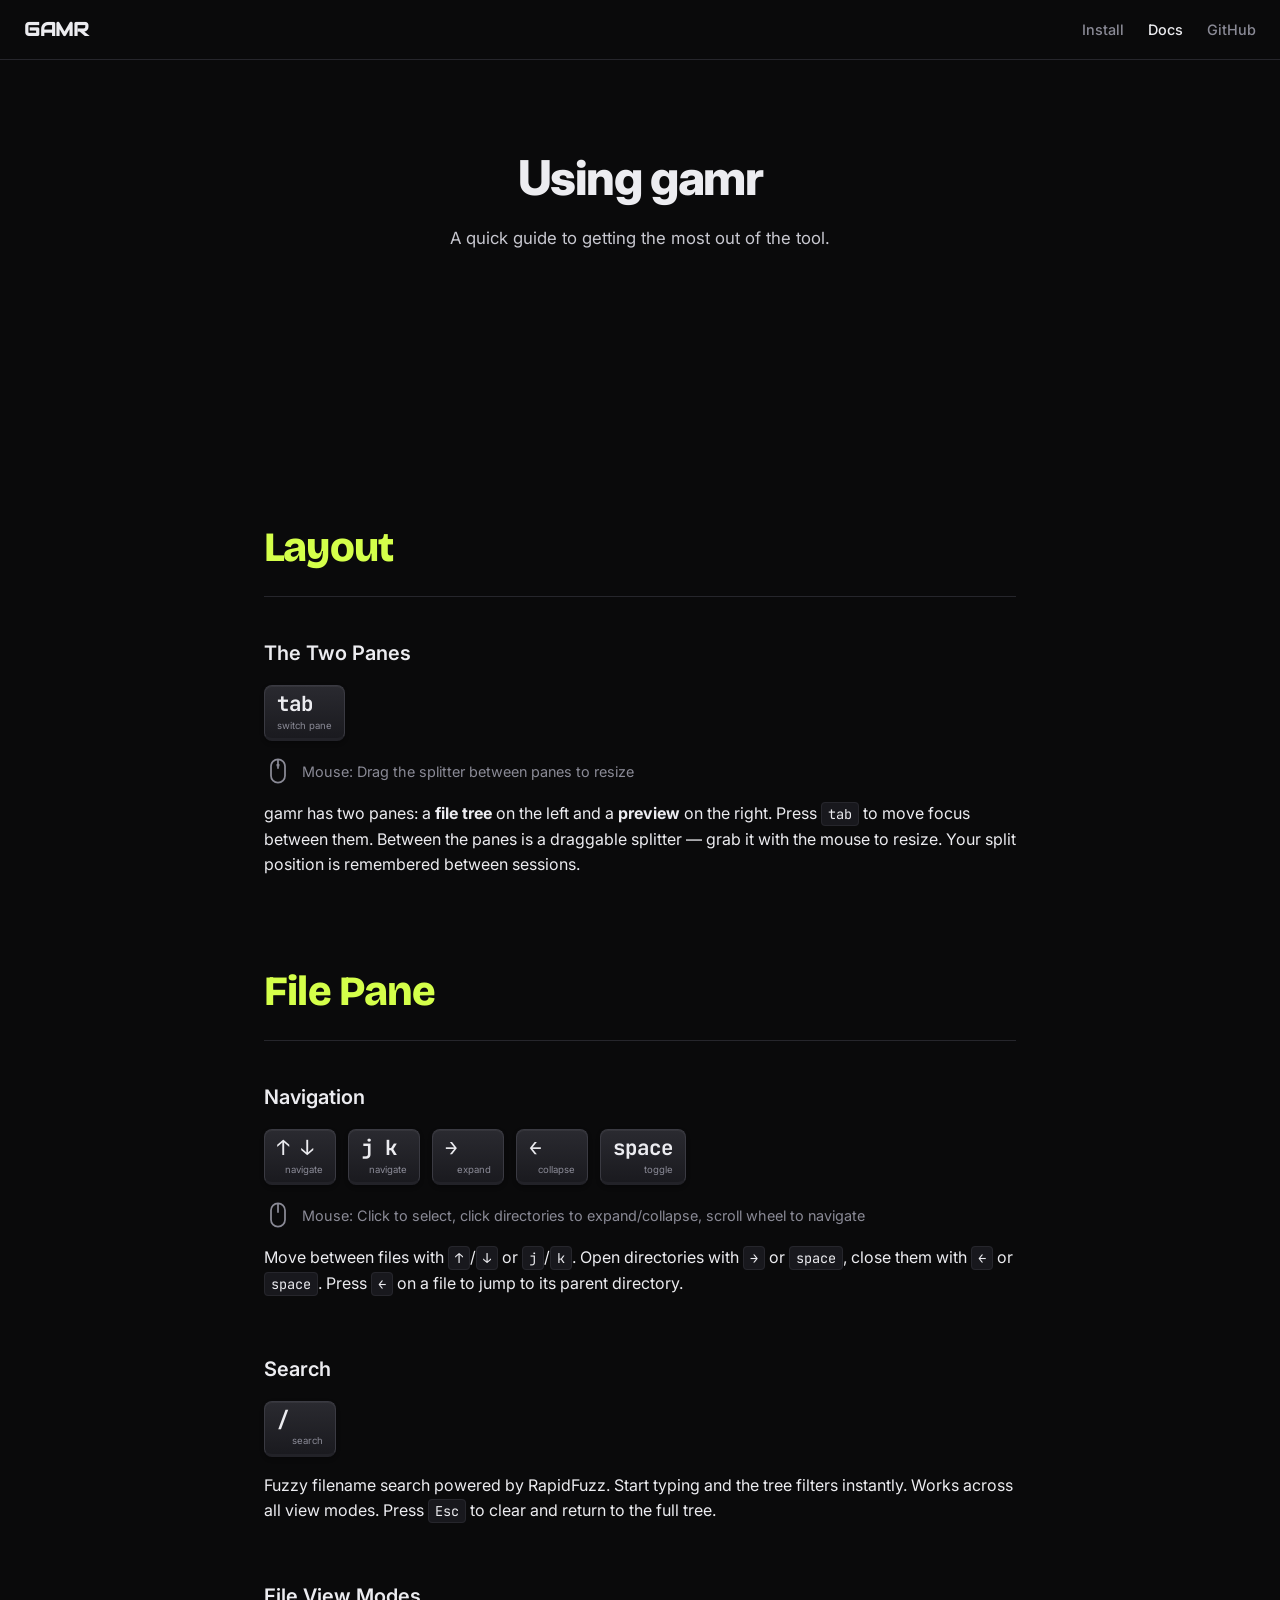
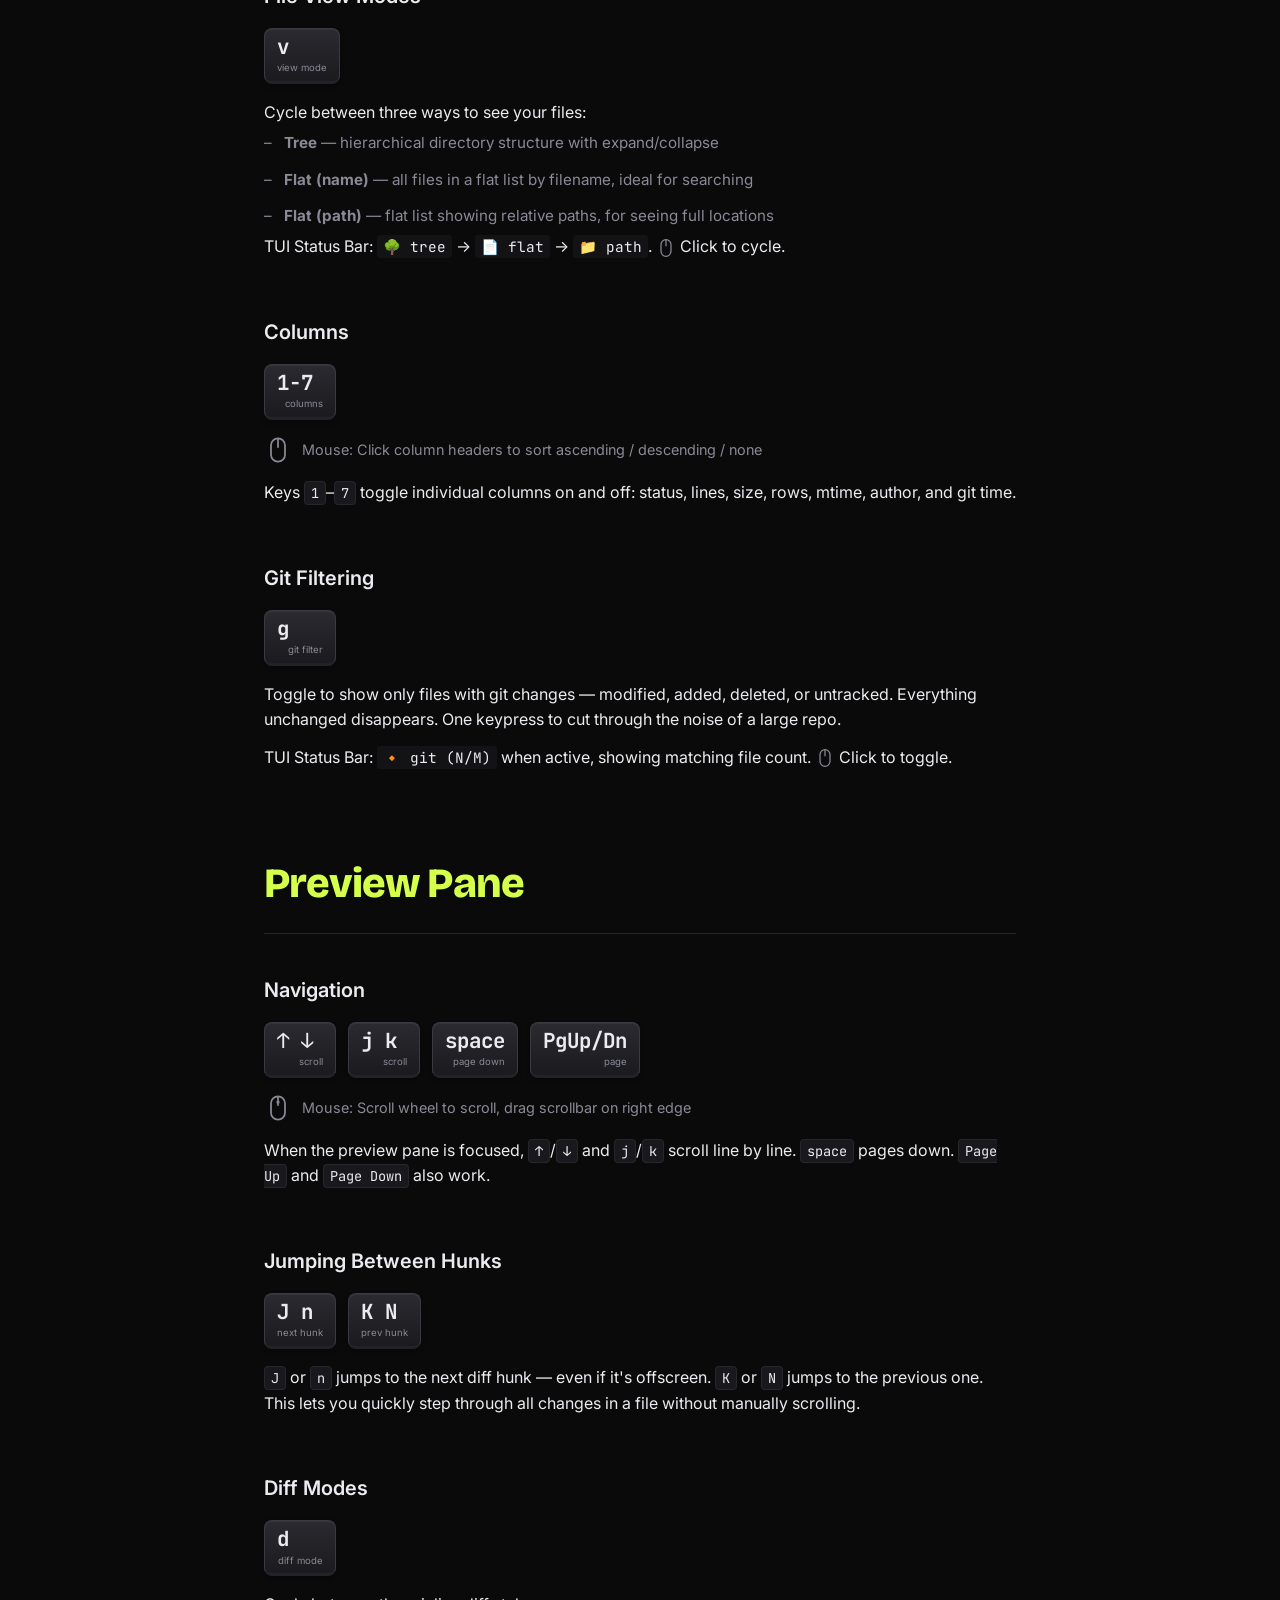
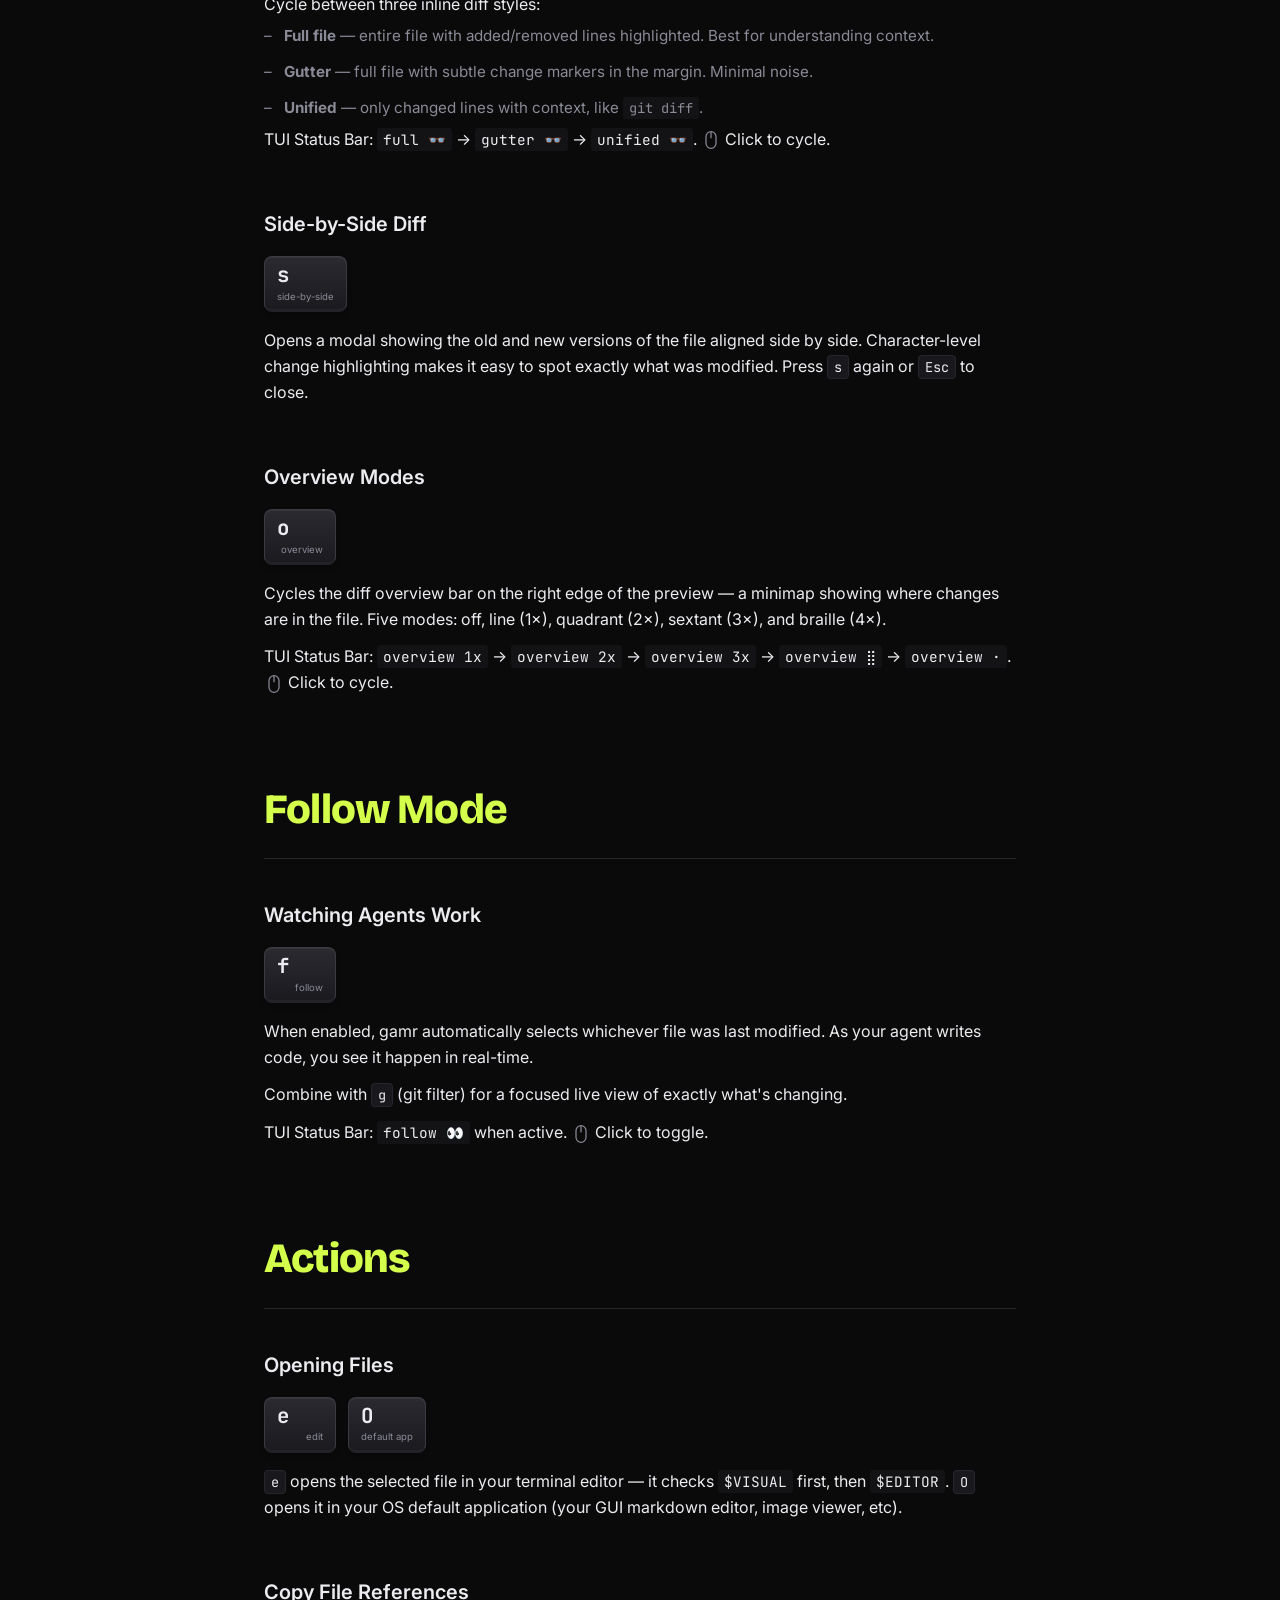
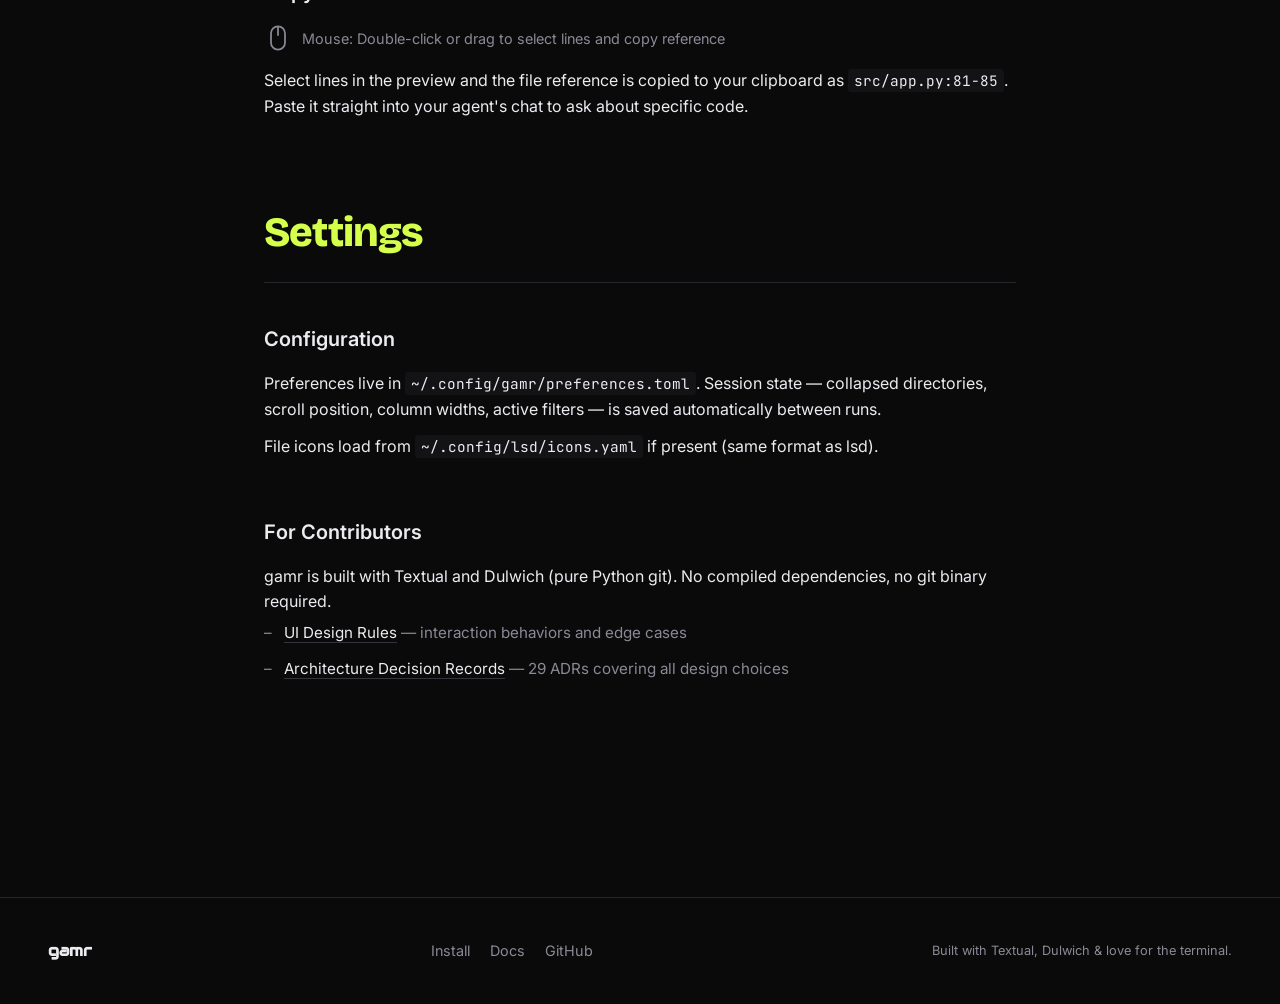
==== commit e81a7b03: "Add deployment infrastructure: CloudFormation, scripts, Makefile; re-encode demo videos" ====
--- a/website/docs.html
+++ b/website/docs.html
@@ -32,8 +32,10 @@
   <section class="section">
     <div class="container container-narrow">
 
-      <div class="docs-block">
-        <h2>The Layout</h2>
+      <h3 class="docs-section-title">Layout</h3>
+
+      <div class="docs-block">
+        <h2>The Two Panes</h2>
         <div class="keycap-row">
           <span class="keycap"><span class="keycap-letter">tab</span><span class="keycap-label">switch pane</span></span>
         </div>
@@ -169,7 +171,7 @@
         <div class="keycap-row">
           <span class="keycap"><span class="keycap-letter">f</span><span class="keycap-label">follow</span></span>
         </div>
-        <p>The killer feature. When enabled, gamr automatically selects whichever file was last modified. As your agent writes code, you see it happen in real-time.</p>
+        <p>When enabled, gamr automatically selects whichever file was last modified. As your agent writes code, you see it happen in real-time.</p>
         <p>Combine with <kbd>g</kbd> (git filter) for a focused live view of exactly what's changing.</p>
         <p>TUI Status Bar: <code>follow 👀</code> when active. <svg class="mouse-icon-inline" viewBox="0 0 24 24" fill="none" stroke="currentColor" stroke-width="1.5"><rect x="6" y="2" width="12" height="20" rx="6"/><line x1="12" y1="2" x2="12" y2="10"/></svg> Click to toggle.</p>
       </div>
